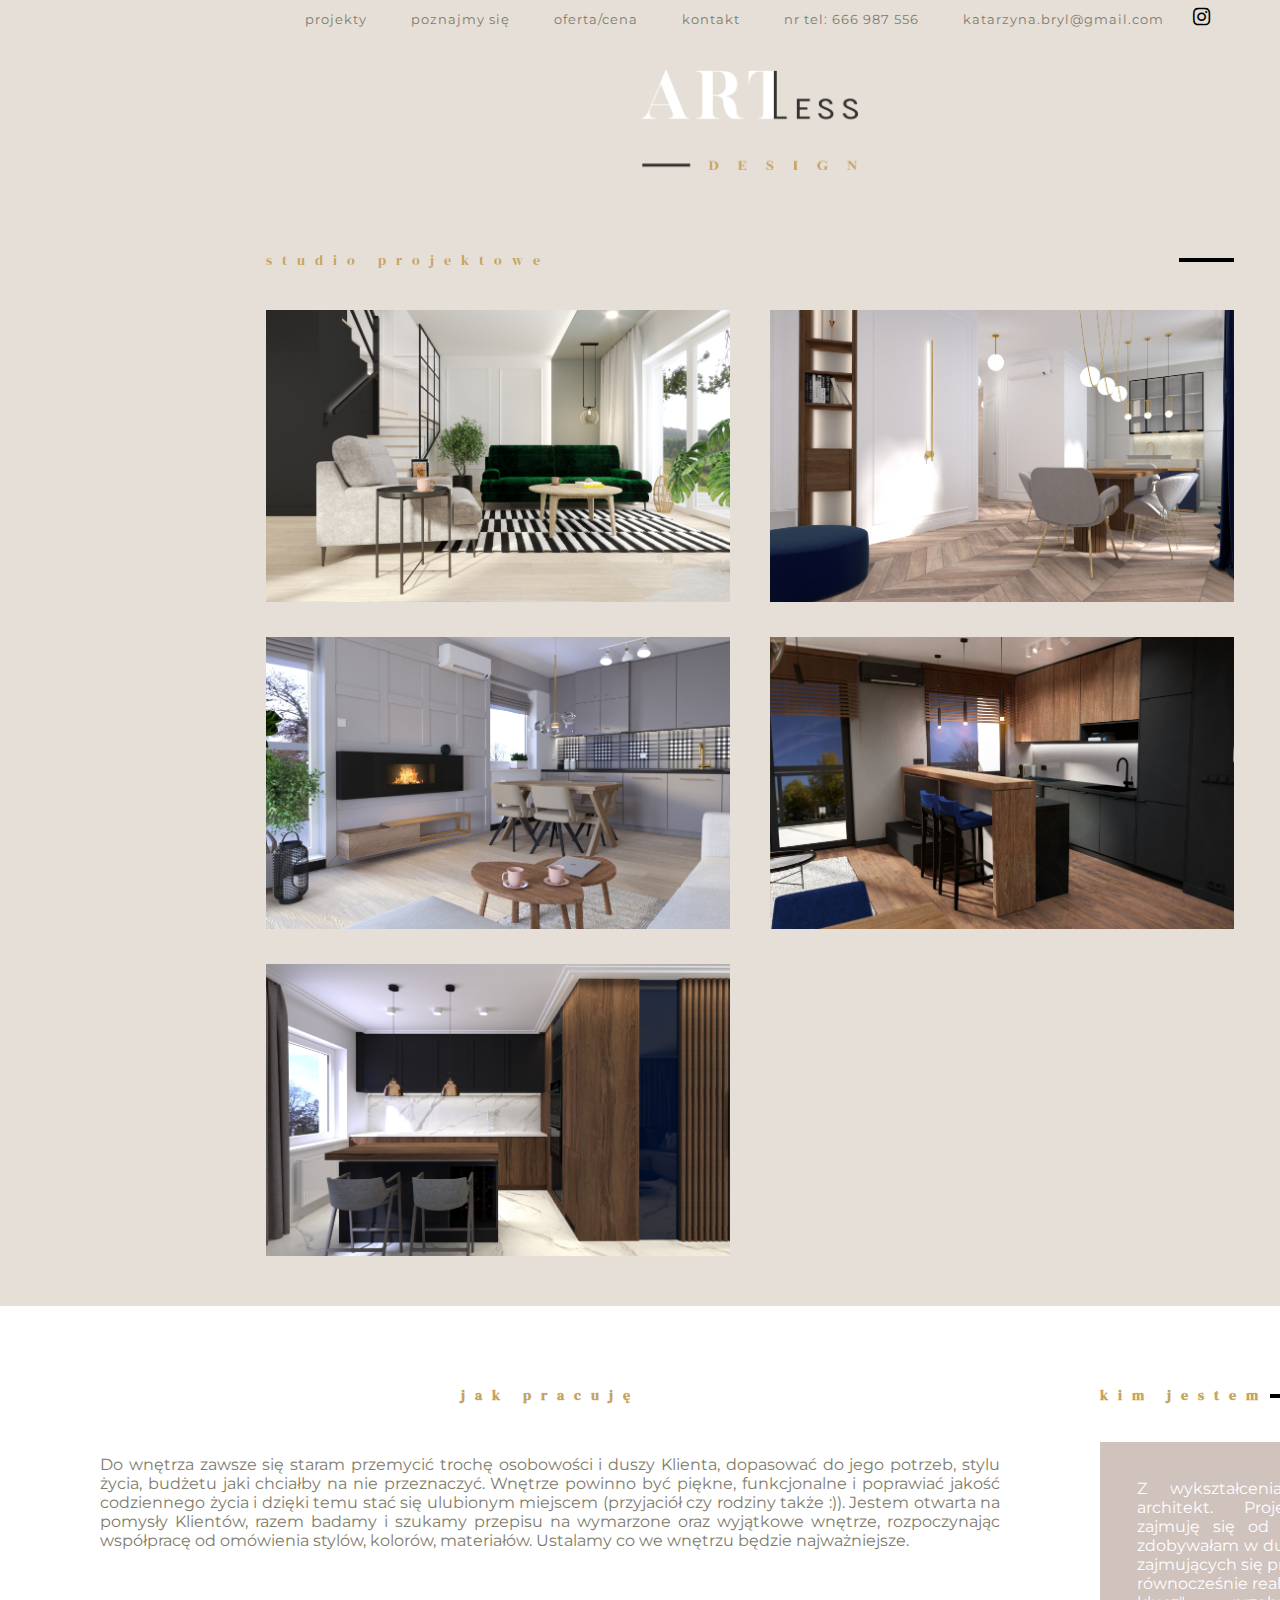
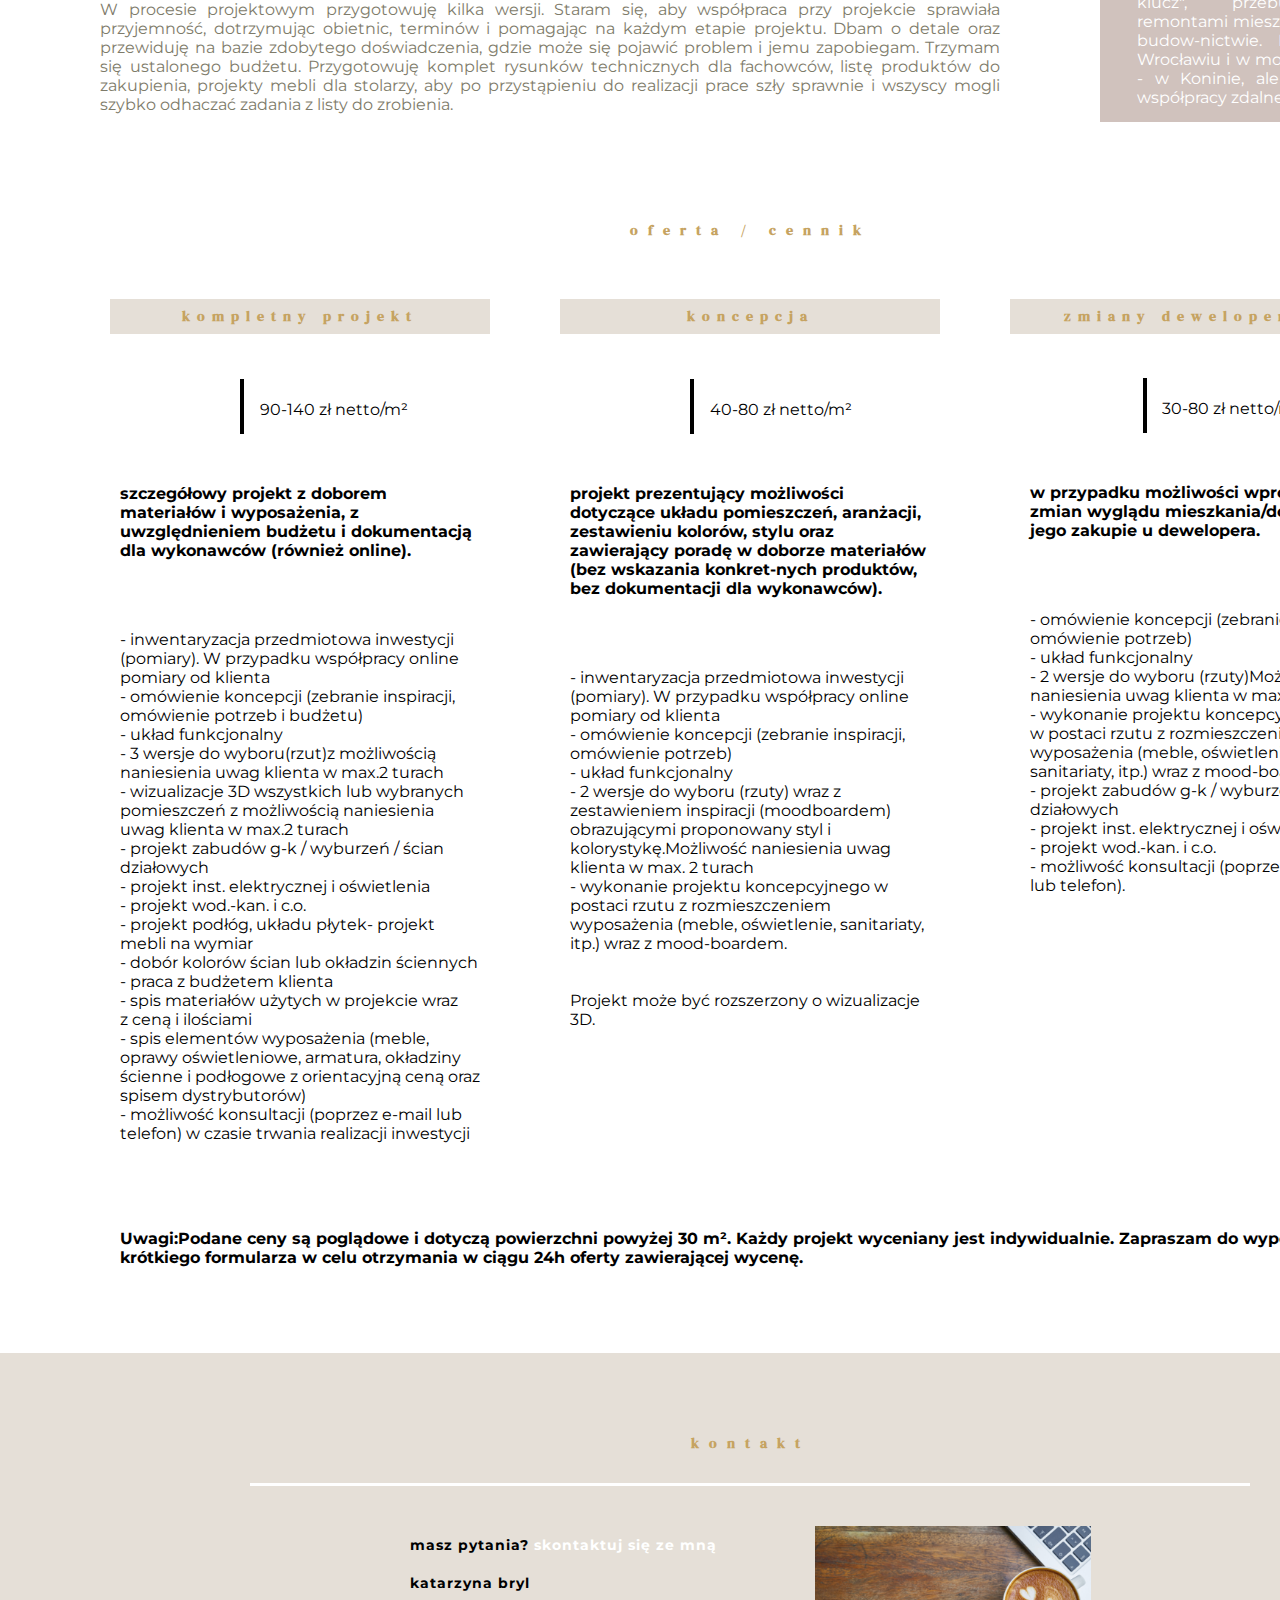
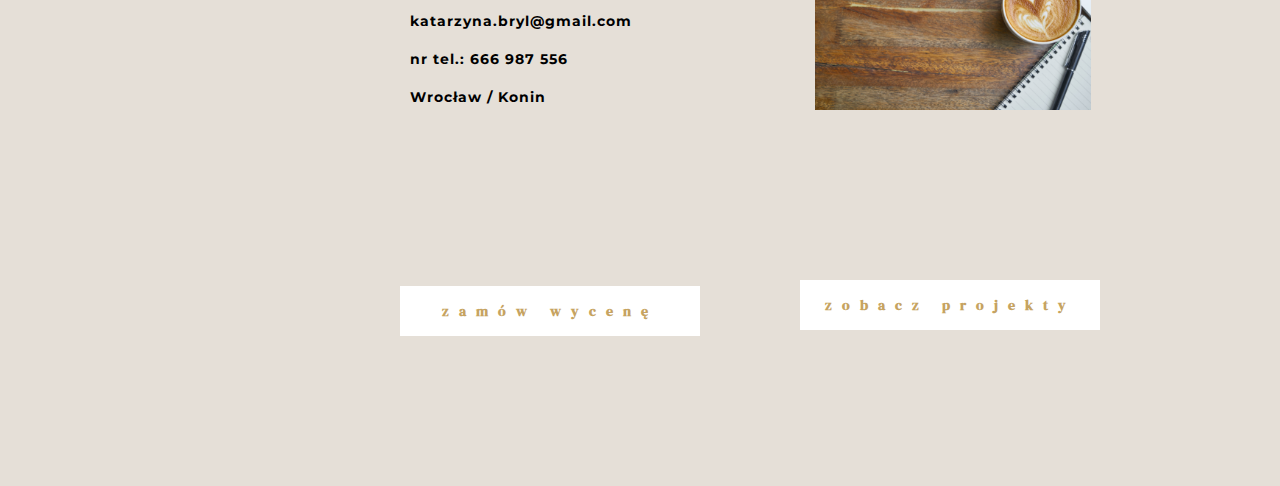
==== index.html @ 2379ef5e "Artless Design" ====
<!DOCTYPE HTML>
<HTML lang="pl">
<head>
	<meta charset="utf-8"/>
	<title>Artless | Projektowanie wnętrz</title>
	<meta name="description" content="Projektowanie wnętrz"/>
	<meta name="keywords" content="wnętrza design projektowanie"/>
	<meta http-equiv="x-ua-compatible" content="IE-edge, chrome=1"/>
	<meta name="author" content="Michał Nowak"/>
	<!--[if lt IE 9]>
	<script src="https://cdnjs.cloudflare.com/ajax/libs/html5shiv/3.7.3/html5shiv.min.js"></script>
	<![endif]-->
	<link rel="stylesheet" href="style.css" type="text/css"/>
	<link href="https://fonts.googleapis.com/css2?family=Montserrat:wght@400;700&display=swap" rel="stylesheet">
	<link href="https://fonts.googleapis.com/css2?family=DM+Serif+Display&display=swap" rel="stylesheet">
	<link rel="stylesheet" href="fontello/css/fontello.css" type="text/css"/>
</head>	
<body>
	<header>
		<div id = "menu">
			<nav>
					<ol class="nav">
						<li><a id="link1" href="#">projekty</a></li>
						<li><a id="link2" href="#">poznajmy się</a></li>
						<li><a id="link3" href="#">oferta/cena</a></li>
						<li><a id="link4" href="#">kontakt</a></li>
						<li>nr tel: 666 987 556</li>
						<li>katarzyna.bryl@gmail.com</li>
						<a href="https://www.instagram.com/kasiabrl/", target = blank ><span class="icon-instagram"></span></a>
					</ol>
			</nav>
		</div>
		<div id = "logo">
			<a href="projektowanie-wnętrz"><img src="img/logo.png"/></a>
		</div>
		<div class="sign">
			<ol class="sign">
				<li>studio projektowe</li>
				<li></li>
			</ol>
		</div>
	</header>
	<section>
		<div id="projects">
			<div class = "photo" style="float:left; margin-right: 40px;">
				<img src="projekt/1.1.jpg"/>
					<a href="nowojorskie-wnętrze">
						<div class ="link">
							<img src="projekt/1.2.jpg"/>
							<p>w nowojorskim stylu</p>
						</div>
					</a>
			</div>
			<div class = "photo" style="float:left">
				<img src="projekt/2.1.jpg"/>
					<a href="wnętrze-kamienicy">
						<div class ="link">
							<img src="projekt/2.2.jpg"/>
							<p>w zrekonstruowanej kamienicy</p>
						</div>
					</a>
			</div>
			<div style="clear:both"></div>
			<div class = "photo" style="float:left; margin-right: 40px;">
				<img src="projekt/3.1.jpg"/>
					<a href="wnętrze-z-biokominkiem">
						<div class ="link">
							<img src="projekt/3.2.jpg"/>
							<p>z biokominkiem w roli głównej</p>
						</div>
					</a>
			</div>
			<div class = "photo" style="float:left">
				<img src="projekt/4.1.jpg"/>
					<a href="wnętrze-dla-faceta">
						<div class ="link">
							<img src="projekt/4.2.jpg"/>
							<p>po ciemnej stronie mocy</p>
						</div>
					</a>
			</div>	
			<div style="clear:both"></div>
			<div class = "photo" style="float:left; margin-right: 40px;">
				<img src="projekt/5.1.jpg"/>
					<a href="wnętrze-z-granatem">
						<div class ="link">
							<img src="projekt/5.2.jpg"/>
							<p>z granatem w tle</p>
						</div>
					</a>
			</div>
			<div style="clear:both"></div>
		</div>
	</section>
	<main>
		<section id="poznajmysie">
			<div class = "jakpracuje">
				<h1>jak pracuję</h1>
				<p>Do wnętrza zawsze się staram przemycić trochę osobowości i duszy Klienta, dopasować do jego potrzeb, stylu życia, budżetu jaki chciałby na nie przeznaczyć. Wnętrze powinno być piękne, funkcjonalne i poprawiać jakość codziennego życia i dzięki temu stać się ulubionym miejscem (przyjaciół czy rodziny także :)). Jestem otwarta na pomysły Klientów, razem badamy i szukamy przepisu na wymarzone oraz wyjątkowe wnętrze, rozpoczynając współpracę od omówienia stylów, kolorów, materiałów. Ustalamy co we wnętrzu będzie najważniejsze.  </p>
				<p>W procesie projektowym przygotowuję kilka wersji. Staram się, aby współpraca przy projekcie sprawiała przyjemność, dotrzymując obietnic, terminów i pomagając na każdym etapie projektu. Dbam o detale oraz przewiduję na bazie zdobytego doświadczenia, gdzie może się pojawić problem i jemu zapobiegam. Trzymam się ustalonego budżetu. Przygotowuję komplet rysunków technicznych dla fachowców, listę produktów do zakupienia, projekty mebli dla stolarzy, aby po przystąpieniu do realizacji prace szły sprawnie i wszyscy mogli szybko odhaczać zadania z listy do&nbsp;zrobienia.</p>
			</div>
			<div class="kimjestem">
				<div class="kimjestemsign">
					<ol>
						<li><h1>kim jestem</h1></li>
						<li></li>
					</ol>
				</div>
				<div class="kimjestemopis">
					<p>Z wykształcenia inżynier magister architekt. Projektowaniem wnętrz zajmuję się od 6 lat. Doświadczenie zdobywałam w&nbsp;dużych i&nbsp;małych firmach zajmujących się&nbsp;projektowaniem wnętrz, równocześnie realizacją programów "pod klucz", przebudowami domów, remontami mieszkań w nowym i starym budow-nictwie. Działam głównie we Wrocławiu i&nbsp;w&nbsp;moim rodzinnym mieście - w Koninie, ale zapraszam także do współpracy zdalnej.</p>
				</div>
			</div>
			<div style="clear:both"></div>
		</section>
		<section id="oferta">
			<h1 style="padding-top:70px;">oferta / cennik</h1>
			<div class = "usluga">
				<div class = "ofertasign">
					<h1>kompletny projekt</h1>
				</div>
				<ol>
					<li></li>
					<li>90-140 zł netto/m²</li>
				</ol>
				<p style="font-weight: bold;">szczegółowy projekt z doborem materiałów i&nbsp;wyposażenia, z uwzględnieniem budżetu i&nbsp;dokumentacją dla wykonawców (również online).</p>
				<p>- inwentaryzacja przedmiotowa inwestycji (pomiary). W przypadku współpracy online pomiary od klienta<br/>- omówienie koncepcji (zebranie inspiracji, omówienie potrzeb i budżetu)<br/>- układ funkcjonalny<br/>- 3 wersje do wyboru(rzut)z możliwością naniesienia uwag klienta w max.2 turach<br/>- wizualizacje 3D wszystkich lub wybranych pomieszczeń z możliwością naniesienia uwag klienta w max.2 turach<br/>- projekt zabudów g-k / wyburzeń / ścian działowych<br/>- projekt inst. elektrycznej i oświetlenia<br/>- projekt wod.-kan. i c.o.<br/>- projekt podłóg, układu płytek- projekt mebli na wymiar<br/>- dobór kolorów ścian lub okładzin ściennych<br/>- praca z budżetem klienta<br/>- spis materiałów użytych w projekcie wraz z&nbsp;ceną i ilościami<br/>- spis elementów wyposażenia (meble, oprawy oświetleniowe, armatura, okładziny ścienne i&nbsp;podłogowe z orientacyjną ceną oraz spisem  dystrybutorów)<br/>- możliwość konsultacji (poprzez e-mail lub telefon) w czasie trwania realizacji inwestycji</p>
			</div>
			<div class = "usluga">
				<div class = "ofertasign">
					<h1>koncepcja</h1>
				</div>
				<ol>
					<li></li>
					<li>40-80 zł netto/m²</li>
				</ol>
				<p style="font-weight: bold;">projekt prezentujący możliwości dotyczące układu pomieszczeń, aranżacji, zestawieniu kolorów, stylu oraz zawierający poradę w&nbsp;doborze materiałów (bez wskazania konkret-nych produktów, bez dokumentacji dla wykonawców).</p>
				<p>- inwentaryzacja przedmiotowa inwestycji (pomiary). W przypadku współpracy online pomiary od klienta<br/>- omówienie koncepcji (zebranie inspiracji, omówienie potrzeb)<br/>- układ funkcjonalny<br/>- 2 wersje do wyboru (rzuty) wraz z zestawieniem inspiracji (moodboardem) obrazującymi proponowany styl i kolorystykę.Możliwość naniesienia uwag klienta w max. 2 turach<br/>- wykonanie projektu koncepcyjnego w postaci rzutu z rozmieszczeniem wyposażenia (meble, oświetlenie, sanitariaty, itp.) wraz z mood-boardem.<br/><br/><br/>Projekt może być rozszerzony o wizualizacje 3D.</p>
			</div>
			<div class = "usluga">
				<div class = "ofertasign">
					<h1 style="padding-left:15px;">zmiany deweloperskie</h1>
					<ol>
						<li></li>
						<li>30-80 zł netto/m²</li>
					</ol>
					<p style="font-weight: bold;">w przypadku możliwości wprowadzenia zmian wyglądu mieszkania/domu przy jego zakupie u dewelopera.</p>
					<p>- omówienie koncepcji (zebranie inspiracji, omówienie potrzeb)<br/>- układ funkcjonalny<br/>- 2 wersje do wyboru (rzuty)Możliwość naniesienia uwag klienta w max. 2 turach<br/>- wykonanie projektu koncepcyjnego w&nbsp;postaci rzutu z rozmieszczeniem wyposażenia (meble, oświetlenie, sanitariaty, itp.) wraz z mood-boardem<br/>- projekt zabudów g-k / wyburzeń / ścian działowych<br/>- projekt inst. elektrycznej i oświetlenia<br/>- projekt wod.-kan. i c.o.<br/>- możliwość konsultacji (poprzez e-mail lub telefon).</p>
				</div>
			</div>
			<div style="clear:both"></div>
			<div class="uwagi">
			<p style="font-weight: bold;">Uwagi:Podane ceny są poglądowe i dotyczą powierzchni powyżej 30 m². Każdy projekt wyceniany jest indywidualnie. Zapraszam do wypełnienia krótkiego formularza w celu otrzymania w ciągu 24h oferty zawierającej wycenę.</p>
			</div>
		</section>
	</main>
	<footer>
		<section id="kontakt">
			<h1 style="padding-top:70px;">kontakt</h1>
			<div class="line"></div>
			<div class="content" style="margin-left:100px;">
				<ol>
					<li>masz pytania? <span style="color:#fff;">skontaktuj się ze mną</span></li>
					<li>katarzyna bryl</li>
					<li>katarzyna.bryl@gmail.com</li>
					<li>nr tel.: 666 987 556</li>
					<li>Wrocław / Konin</li>
				</ol>
				<div class="button">
					<h1>zamów wycenę</h1>
				</div>
			</div>
			<div class="content">
				<div class="clipartphoto">
					<img <img src="img/clipart.jpg"/>
				</div>
				<a id="link5" href="#">
					<div class="button">
						<h1>zobacz projekty</h1>
					</div>
				</a>
			</div>
			<div style="clear:both"></div>
		</section>
	</footer>
	<a class="nav-link" href="#"><i class="icon-up-big"></i></></a>
	<script src="jquery-3.5.1.min.js"></script>
		<script>
			$(document).ready(function() {
			var logoY = $('#logo').offset().top;
			var appearingArrow = function() {
			var ScrollY = $(window).scrollTop();
			if (ScrollY >= logoY) {
					$('.nav-link').addClass('nav-link-appear');
				} else {
					$('.nav-link').removeClass('nav-link-appear');
					}
					};
					appearingArrow();
					$(window).scroll(function() {
						appearingArrow();
					});
					});
		</script>
		<script>
		$(document).ready(function() {
		var MenuY = $('#menu').offset().top;
		var stickyMenu = function() {
		var ScrollY = $(window).scrollTop();
		if (ScrollY >= MenuY) {
				$('#menu').addClass('sticky');
			} else {
				$('#menu').removeClass('sticky');
				}
				};
				stickyMenu();
				$(window).scroll(function() {
					stickyMenu();
				});
				});
		</script>
		<script src="jquery.scrollTo.min.js"></script>
		<script>
			jQuery(function($)
			{
				$.scrollTo(0);
				$('#link1').click(function() { $.scrollTo($('#projects'), 500); });
				$('#link2').click(function() { $.scrollTo($('#poznajmysie'), 500); });
				$('#link3').click(function() { $.scrollTo($('#oferta'), 500); });
				$('#link4').click(function() { $.scrollTo($('#kontakt'), 500); });
				$('#link5').click(function() { $.scrollTo($('#projects'), 500); });
			}
			);
		</script>
</body>
</HTML>
---- style.css ----
body {
	background-color: rgba(229, 223, 215, 100);
	font-family: 'Montserrat', sans-serif;
	margin-left:auto;
	margin-right:auto;
	width:1500px;
	margin-top:0;
}

#menu {
	text-align: center;
	background-color: rgba(229, 223, 215, 100);
	height: 40px;
}

ol.nav {
	list-style-type:none;
	font-size: 13px;
	letter-spacing: 1px;
	margin: 0;
	padding: 0;
	padding-top:5px;
}

ol.nav > li {
	margin-top: auto;
	margin-bottom: auto;
	display:inline-block;
	color: rgba(126, 123, 106, 100);
	padding: 5.5px 20px;
}

ol.nav > li:hover {
	color: black;
}

a {
	text-decoration:none;
	style-type:none;
	color: inherit;
}

#logo {
	margin-top: 70px;
	margin-bottom: 75px;
	width: 215.74px;
	height: 100px;
	margin-right: auto;
	margin-left: auto;
}

img {
	height: 100%;
	width: 100%;
}

.sign {
	margin-right: auto;
	margin-left: auto;
	width: 968.25px;
	height: 30px;
	position: relative;
}
ol.sign {
	padding-left: 0px;
	position: relative;
	margin: 0 0;
}
ol.sign > li {
	display:inline-block;
	list-style-type:none;
	font-family: 'DM Serif Display', serif;
	color: rgba(198, 163, 97, 100);
	letter-spacing: 10px;
	font-size: 14px;
}
ol.sign > li:first-child {
	position:absolute;
	left:0;
	top:5px;
	margin-bottom: 0px;
}
ol.sign > li:last-child {
	position:absolute;
	right:0;
	top:13px;
	display: block;
	width:55px;
	height:4px;
	background-color: black;
}
#projects {
	width: 968.25px;
	margin-left:auto;
	margin-right: auto;
}
.photo {
	width: 464.125px;
	height: 291.9px;
	margin-top: 35px;
	position: relative;
}
.link {
	opacity: 0;
	width: 100%;
	height: 100%;
	text-align: center;
	position: absolute;
	font-size: 14px;
	color:#fff;
	font-family: 'Montserrat', sans-serif;
	letter-spacing: 3px;
	top: 0;
	
}
.link p {
	position: absolute;
	top:43%;
	width: 100%;
}

.link:hover {
	opacity: 1;
	transition: opacity 0.5s ease-in-out;
}

main {
	margin-top: 50px;
	background-color: #fff;
	margin-left:0;
	margin-right:0;
	position:relative;
}

.jakpracuje {
	margin-top:70px;
	float:left;
	width:900px;
	margin-left:100px;
}
main h1 {
	font-family: 'DM Serif Display', serif;
	color: rgba(198, 163, 97, 100);
	letter-spacing: 10px;
	font-size: 14px;
	text-align: center;
}
.jakpracuje p{
	margin-top:50px;
	color: rgba(126, 123, 106, 100);
	text-align: justify;
}
.kimjestem {
	margin-top:70px;
	float:left;
	right:0;
	position:absolute;
}
.kimjestemsign {
	width: 400px;
	height: 50px;
}

.kimjestemopis {
	width: 400px;
	height: 280px;
	background-color: rgba(208, 194, 189, 100);
}

.kimjestem ol {
	display:inline-block;
	list-style-type:none;
	width: 400px;
	height:30px;
	margin:0;
	padding:0;
	position: relative;
}

.kimjestem ol > li:first-child {
	font-family: 'DM Serif Display', serif;
	color: rgba(198, 163, 97, 100);
	letter-spacing: 10px;
	font-size: 14px;
	position:absolute;
	left:0;
}
.kimjestem ol > li:last-child {
	position: absolute;
	right:0;
	top:60%;
	display: block;
	width:230px;
	height:4px;
	background-color: black;
}

.kimjestem p {
	color: #fff;
	text-align: justify;
	padding: 37px;
}
#oferta {
	margin-top:20px;
	width: 1400px;
	margin-left: auto;
	margin-right: auto;
}
.usluga {
	margin-top: 50px;
	float: left;
	margin-left: 50px;
	width: 400px;
}
.ofertasign {
	width: 380px;
	height: 35px;
	background-color: rgba(229, 223, 215, 100);
	margin-left: auto;
	margin-right: auto;
}
.ofertasign h1 {
	padding: 7px;
	margin: 0;
	letter-spacing: 7px;
}
#oferta ol {
	list-style-type:none;
	margin:0;
	padding: 0;
	position: relative;
	height:100px;
}

#oferta ol > li:first-child {
	float: left;
	display: block;
	width:4px;
	height:55px;
	background-color: black;
	position: absolute;
	left:35%;
	bottom:0;
}
#oferta ol > li:last-child {
	float: left;
	position: absolute;
	left:40%;
	bottom:15%;
}
#oferta p {
	margin-top: 30px;
	padding: 20px;
}
.uwagi {
	width: 1300px;
	margin-left: auto;
	margin-right: auto;
	padding-bottom:50px;
}
footer {
	background-color: rgba(229, 223, 215, 100);
	margin-right: auto;
	margin-left: auto;
	width: 1000px;
	margin-bottom: 150px;
	
}
footer h1 {
	font-family: 'DM Serif Display', serif;
	color: rgba(198, 163, 97, 100);
	letter-spacing: 10px;
	font-size: 14px;
	text-align: center;
	padding-top: 15px;
}

.line {
	display:block;
	height: 3px;
	width: 1000px;
	background-color: #fff;
	margin-top: 30px;
}

.content {
	float: left;
	margin-top: 20px;
	width:400px;
	
}

.content ol {
	list-style-type:none;
	font-family: 'Montserrat', sans-serif;
	letter-spacing: 1px;
	font-size: 14px;
	font-weight: 700;
	padding: 20px;
	margin: 0;
	margin-left: 30px;
}
.content ol > li {
	padding: 10px;
}

.clipartphoto {
	height: 184px;
	width: 276px;
	padding:20px;
	margin-left: 45px;
}
.button {
	width: 300px;
	height: 50px;
	background-color: #fff;
	margin-left: 50px;
	margin-top: 150px;
	text-align: center;
}
.nav-link {
	display:none;
}
.nav-link-appear {
	position: fixed;
	bottom:30px;
	left:30px;
	display: block;
}
.sticky {
	position: fixed;
	top: 0px;
	z-index:100;
	margin-left:auto;
	margin-right:auto;
	width:1500px;
}
.image {
	margin-left:auto;
	margin-right:auto;
	margin-top: 50px;
	width: 968.25px;
	height: 544.64;
}
---- fontello/css/fontello.css ----
@font-face {
  font-family: 'fontello';
  src: url('../font/fontello.eot?7748211');
  src: url('../font/fontello.eot?7748211#iefix') format('embedded-opentype'),
       url('../font/fontello.woff2?7748211') format('woff2'),
       url('../font/fontello.woff?7748211') format('woff'),
       url('../font/fontello.ttf?7748211') format('truetype'),
       url('../font/fontello.svg?7748211#fontello') format('svg');
  font-weight: normal;
  font-style: normal;
}
/* Chrome hack: SVG is rendered more smooth in Windozze. 100% magic, uncomment if you need it. */
/* Note, that will break hinting! In other OS-es font will be not as sharp as it could be */
/*
@media screen and (-webkit-min-device-pixel-ratio:0) {
  @font-face {
    font-family: 'fontello';
    src: url('../font/fontello.svg?7748211#fontello') format('svg');
  }
}
*/
 
 [class^="icon-"]:before, [class*=" icon-"]:before {
  font-family: "fontello";
  font-style: normal;
  font-weight: normal;
  speak: never;
 
  display: inline-block;
  text-decoration: inherit;
  width: 1em;
  margin-right: .2em;
  text-align: center;
  /* opacity: .8; */
 
  /* For safety - reset parent styles, that can break glyph codes*/
  font-variant: normal;
  text-transform: none;
 
  /* fix buttons height, for twitter bootstrap */
  line-height: 1em;
 
  /* Animation center compensation - margins should be symmetric */
  /* remove if not needed */
  margin-left: .2em;
 
  /* you can be more comfortable with increased icons size */
  /* font-size: 120%; */
 
  /* Font smoothing. That was taken from TWBS */
  -webkit-font-smoothing: antialiased;
  -moz-osx-font-smoothing: grayscale;
 
  /* Uncomment for 3D effect */
  /* text-shadow: 1px 1px 1px rgba(127, 127, 127, 0.3); */
}
 
.icon-home:before { content: '\e800'; } /* '' */
.icon-up-big:before { content: '\e801'; font-size: 20px; } /* '' */
.icon-instagram:before { content: '\f16d'; font-size: 20px; } /* '' */
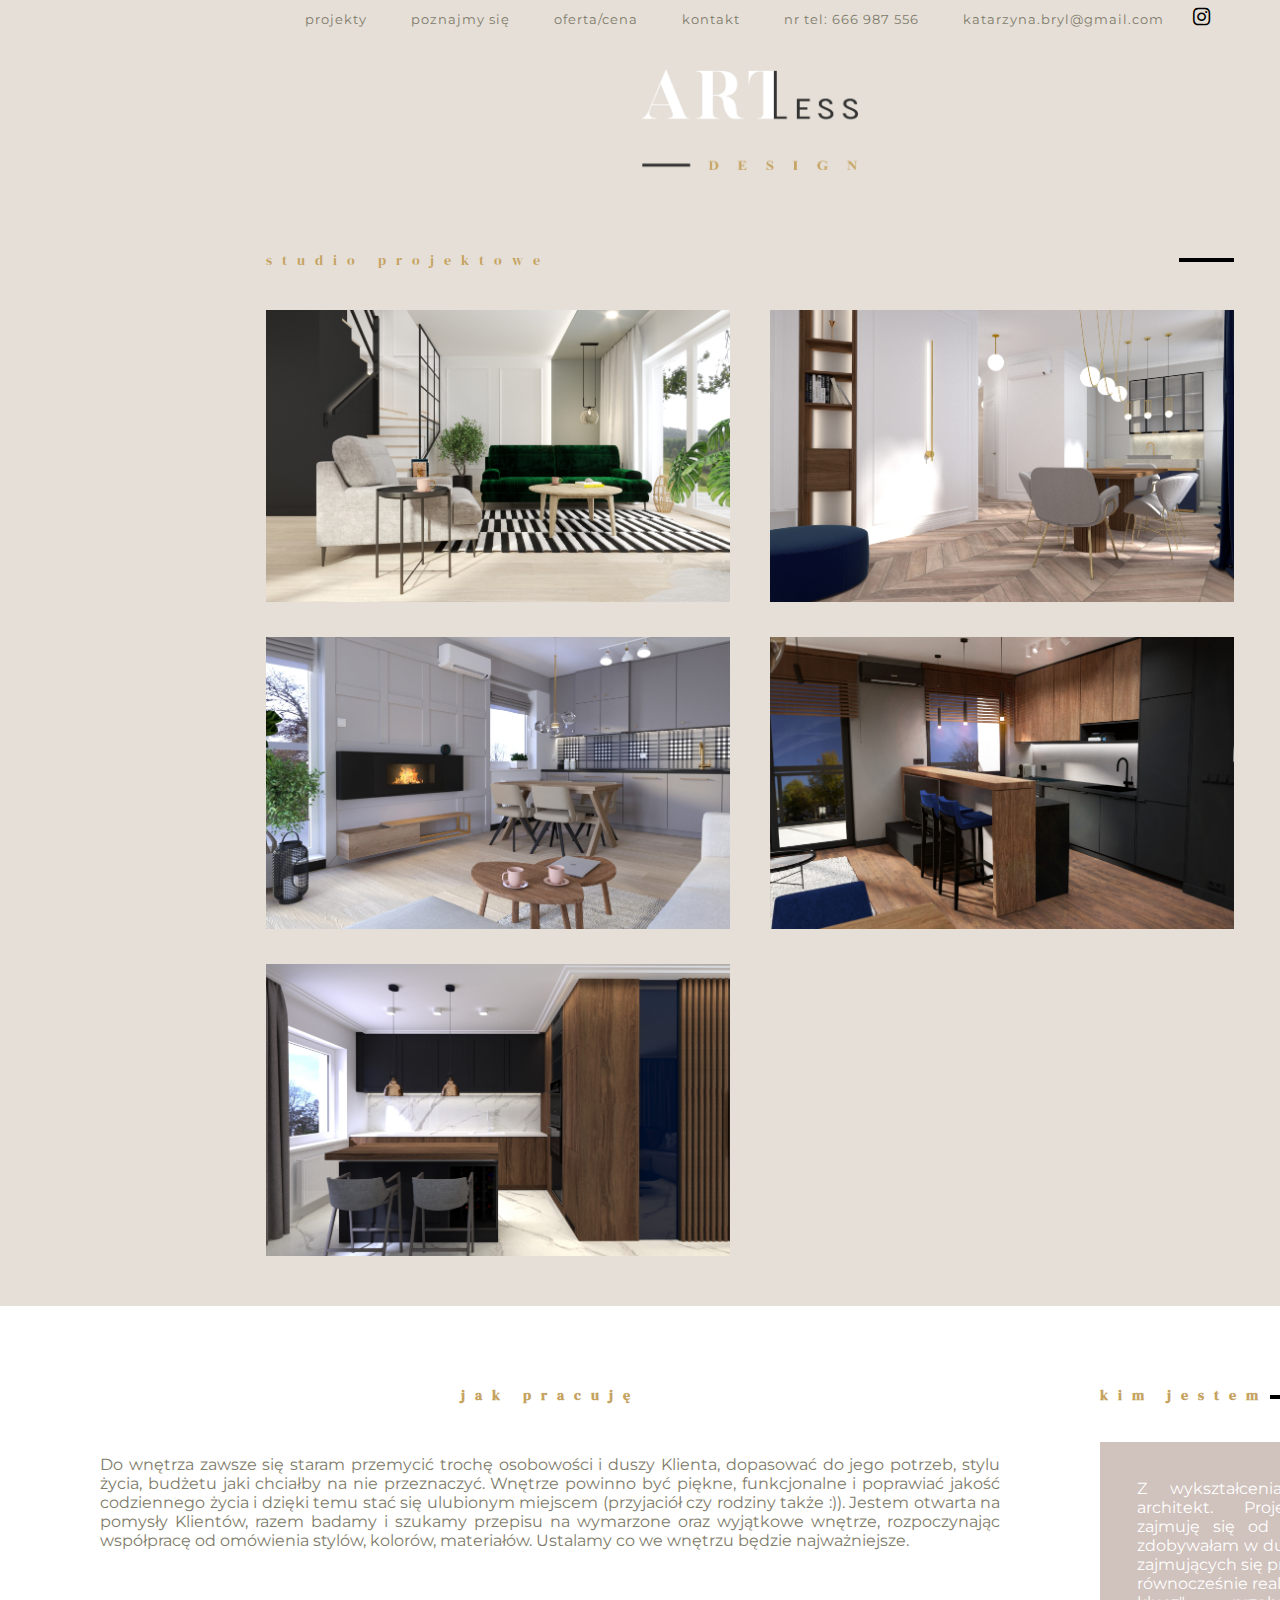
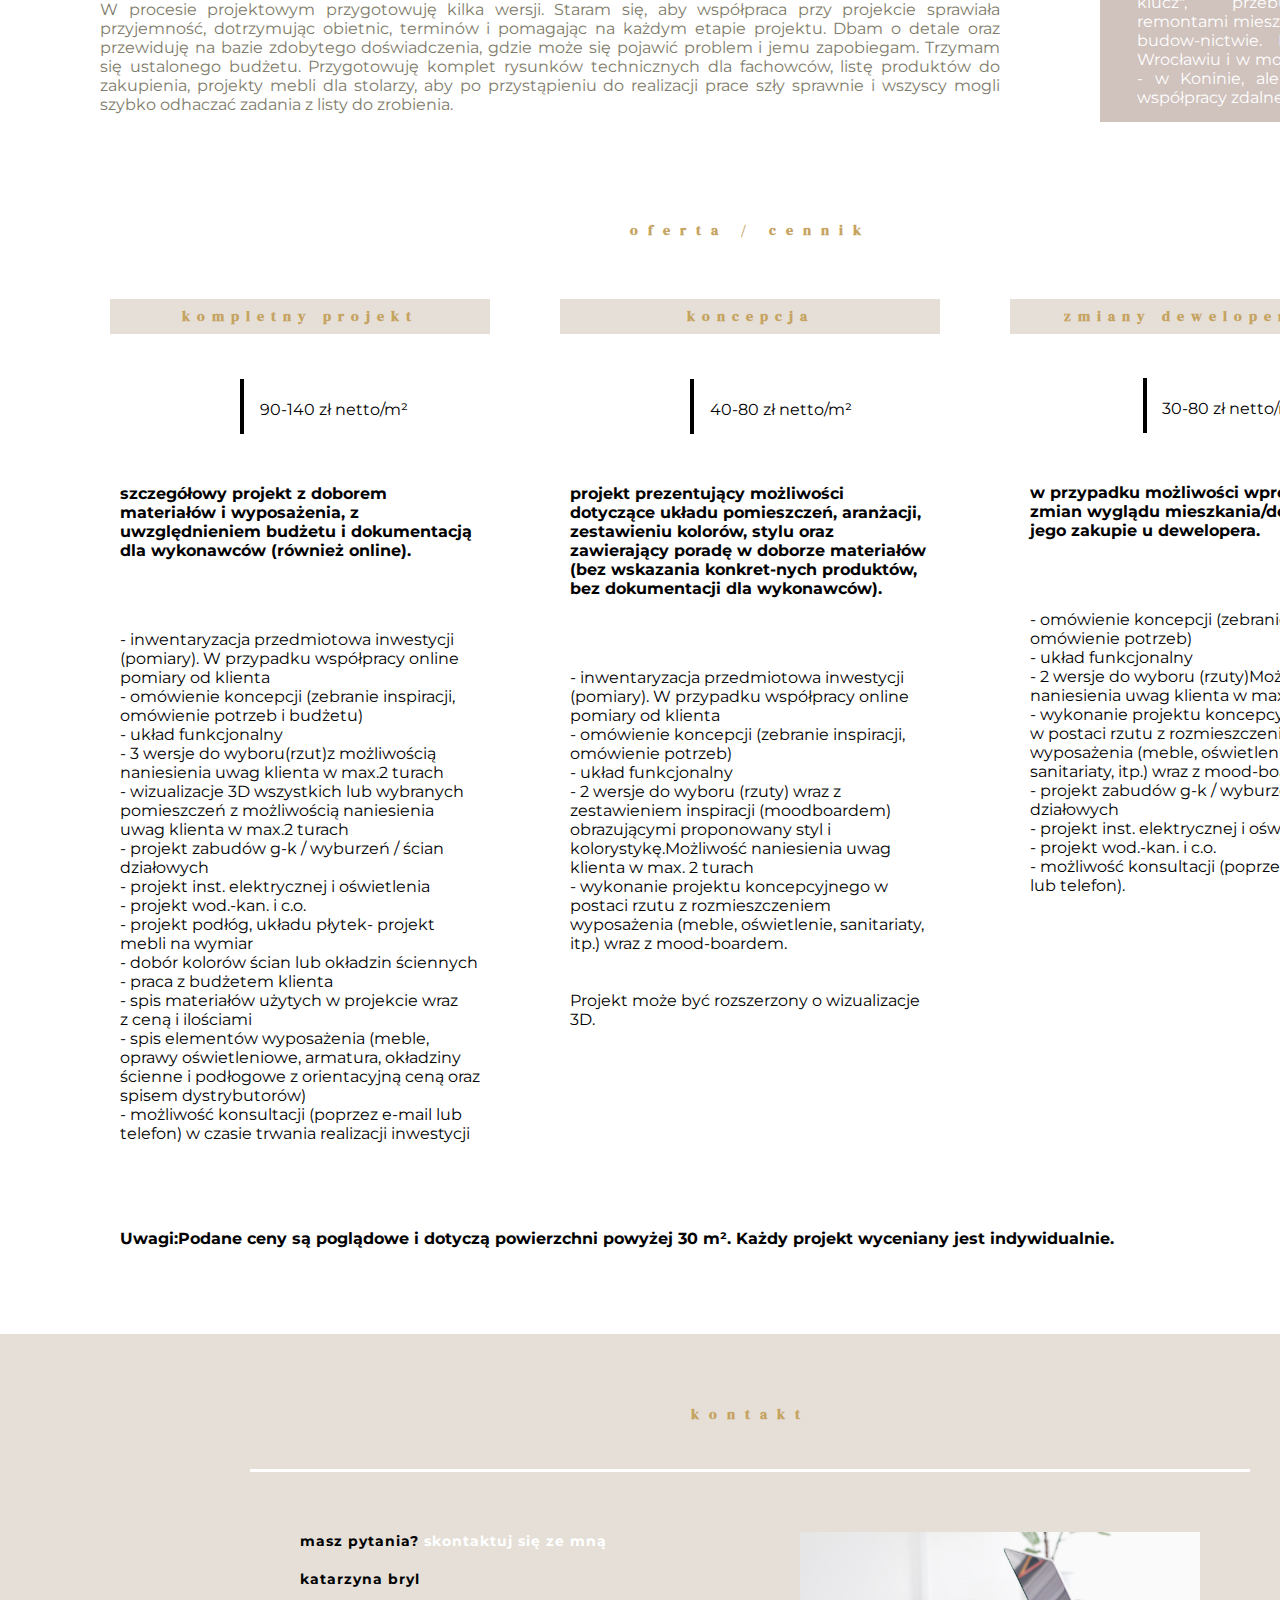
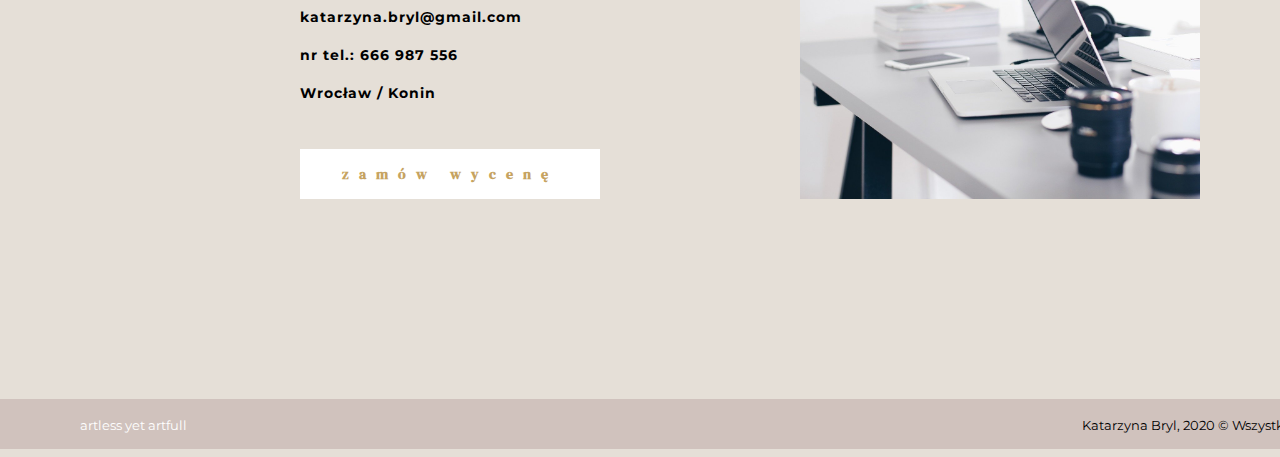
==== commit 4157b81a: "Artless Design" ====
--- a/index.html
+++ b/index.html
@@ -3,8 +3,9 @@
 <head>
 	<meta charset="utf-8"/>
 	<title>Artless | Projektowanie wnętrz</title>
-	<meta name="description" content="Projektowanie wnętrz"/>
-	<meta name="keywords" content="wnętrza design projektowanie"/>
+	<link rel = "icon" type = "image/png" href = "img/logo.png">
+	<meta name="description" content="Artless design wnętrza. Artless design projekt. Projektowanie wnętrz. Projektowanie wnętrz wrocław. Projektowanie wnętrz konin. Projektant wnętrz. Architekt wnętrz. Projekt mieszkania. Projekt kuchni. Remont mieszkania. Projekt wnętrza domu"/>
+	<meta name="keywords" content="Artless design wnętrza. Artless design projekt. Projektowanie wnętrz. Projektowanie wnętrz wrocław. Projektowanie wnętrz konin. Projektant wnętrz. Architekt wnętrz. Projekt mieszkania. Projekt kuchni. Remont mieszkania. Projekt wnętrza domu"/>
 	<meta http-equiv="x-ua-compatible" content="IE-edge, chrome=1"/>
 	<meta name="author" content="Michał Nowak"/>
 	<!--[if lt IE 9]>
@@ -149,7 +150,7 @@
 			</div>
 			<div style="clear:both"></div>
 			<div class="uwagi">
-			<p style="font-weight: bold;">Uwagi:Podane ceny są poglądowe i dotyczą powierzchni powyżej 30 m². Każdy projekt wyceniany jest indywidualnie. Zapraszam do wypełnienia krótkiego formularza w celu otrzymania w ciągu 24h oferty zawierającej wycenę.</p>
+			<p style="font-weight: bold;">Uwagi:Podane ceny są poglądowe i dotyczą powierzchni powyżej 30 m². Każdy projekt wyceniany jest indywidualnie.</p>
 			</div>
 		</section>
 	</main>
@@ -157,79 +158,81 @@
 		<section id="kontakt">
 			<h1 style="padding-top:70px;">kontakt</h1>
 			<div class="line"></div>
-			<div class="content" style="margin-left:100px;">
-				<ol>
-					<li>masz pytania? <span style="color:#fff;">skontaktuj się ze mną</span></li>
-					<li>katarzyna bryl</li>
-					<li>katarzyna.bryl@gmail.com</li>
-					<li>nr tel.: 666 987 556</li>
-					<li>Wrocław / Konin</li>
-				</ol>
-				<div class="button">
-					<h1>zamów wycenę</h1>
-				</div>
-			</div>
-			<div class="content">
-				<div class="clipartphoto">
-					<img <img src="img/clipart.jpg"/>
-				</div>
-				<a id="link5" href="#">
+			<div class="wrapper">
+				<div class="content">
+					<ol>
+						<li>masz pytania? <span style="color:#fff;">skontaktuj się ze mną</span></li>
+						<li>katarzyna bryl</li>
+						<li>katarzyna.bryl@gmail.com</li>
+						<li>nr tel.: 666 987 556</li>
+						<li>Wrocław / Konin</li>
+					</ol>
 					<div class="button">
-						<h1>zobacz projekty</h1>
+						<h1>zamów wycenę</h1>
 					</div>
-				</a>
-			</div>
+				</div>
+				<div class="content">
+					<div class="clipartphoto">
+						<img <img src="img/clipart.jpg"/>
+					</div>
+				</div>
+				<div style="clear:both"></div>
+			</div>
+		</section>
+		<section class="footer">
+			<p style="float:left; color:#fff; font-size:13px; position:absolute; left:80px; padding:0; top:5px;">artless yet artfull</p>
+			<p style="float:left; font-size:13px; position:absolute; right:80px; padding:0; top:5px;">Katarzyna Bryl, 2020 &copy; Wszystkie prawa zastrzeżone</p>
 			<div style="clear:both"></div>
 		</section>
 	</footer>
 	<a class="nav-link" href="#"><i class="icon-up-big"></i></></a>
 	<script src="jquery-3.5.1.min.js"></script>
-		<script>
-			$(document).ready(function() {
-			var logoY = $('#logo').offset().top;
-			var appearingArrow = function() {
-			var ScrollY = $(window).scrollTop();
-			if (ScrollY >= logoY) {
-					$('.nav-link').addClass('nav-link-appear');
-				} else {
-					$('.nav-link').removeClass('nav-link-appear');
-					}
-					};
-					appearingArrow();
-					$(window).scroll(function() {
-						appearingArrow();
-					});
-					});
-		</script>
-		<script>
+	<script>
 		$(document).ready(function() {
-		var MenuY = $('#menu').offset().top;
-		var stickyMenu = function() {
+		var logoY = $('#logo').offset().top;
+		var appearingArrow = function() {
 		var ScrollY = $(window).scrollTop();
-		if (ScrollY >= MenuY) {
-				$('#menu').addClass('sticky');
+		if (ScrollY >= logoY) {
+				$('.nav-link').addClass('nav-link-appear');
 			} else {
-				$('#menu').removeClass('sticky');
+				$('.nav-link').removeClass('nav-link-appear');
 				}
 				};
-				stickyMenu();
+				appearingArrow();
 				$(window).scroll(function() {
-					stickyMenu();
+					appearingArrow();
 				});
 				});
-		</script>
-		<script src="jquery.scrollTo.min.js"></script>
-		<script>
-			jQuery(function($)
-			{
-				$.scrollTo(0);
-				$('#link1').click(function() { $.scrollTo($('#projects'), 500); });
-				$('#link2').click(function() { $.scrollTo($('#poznajmysie'), 500); });
-				$('#link3').click(function() { $.scrollTo($('#oferta'), 500); });
-				$('#link4').click(function() { $.scrollTo($('#kontakt'), 500); });
-				$('#link5').click(function() { $.scrollTo($('#projects'), 500); });
+	</script>
+	<script>
+	$(document).ready(function() {
+	var MenuY = $('#menu').offset().top;
+	var stickyMenu = function() {
+	var ScrollY = $(window).scrollTop();
+	if (ScrollY >= MenuY) {
+			$('#menu').addClass('sticky');
+		} else {
+			$('#menu').removeClass('sticky');
 			}
-			);
-		</script>
+			};
+			stickyMenu();
+			$(window).scroll(function() {
+				stickyMenu();
+			});
+			});
+	</script>
+	<script src="jquery.scrollTo.min.js"></script>
+	<script>
+		jQuery(function($)
+		{
+			$.scrollTo(0);
+			$('#link1').click(function() { $.scrollTo($('#projects'), 500); });
+			$('#link2').click(function() { $.scrollTo($('#poznajmysie'), 500); });
+			$('#link3').click(function() { $.scrollTo($('#oferta'), 500); });
+			$('#link4').click(function() { $.scrollTo($('#kontakt'), 500); });
+			$('#link5').click(function() { $.scrollTo($('#projects'), 500); });
+		}
+		);
+	</script>
 </body>
 </HTML>
--- a/style.css
+++ b/style.css
@@ -5,6 +5,7 @@
 	margin-right:auto;
 	width:1500px;
 	margin-top:0;
+
 }
 
 #menu {
@@ -111,7 +112,7 @@
 	font-family: 'Montserrat', sans-serif;
 	letter-spacing: 3px;
 	top: 0;
-	
+	-webkit-transition: opacity 0.5s ease-in-out;
 }
 .link p {
 	position: absolute;
@@ -121,7 +122,7 @@
 
 .link:hover {
 	opacity: 1;
-	transition: opacity 0.5s ease-in-out;
+	-webkit-transition: opacity 0.5s ease-in-out;
 }
 
 main {
@@ -188,7 +189,7 @@
 .kimjestem ol > li:last-child {
 	position: absolute;
 	right:0;
-	top:60%;
+	top:65%;
 	display: block;
 	width:230px;
 	height:4px;
@@ -262,8 +263,8 @@
 	background-color: rgba(229, 223, 215, 100);
 	margin-right: auto;
 	margin-left: auto;
-	width: 1000px;
-	margin-bottom: 150px;
+	width: 1500px;
+	margin-bottom: 0;
 	
 }
 footer h1 {
@@ -272,7 +273,8 @@
 	letter-spacing: 10px;
 	font-size: 14px;
 	text-align: center;
-	padding-top: 15px;
+	padding: 15px;
+	margin:0;
 }
 
 .line {
@@ -281,13 +283,21 @@
 	width: 1000px;
 	background-color: #fff;
 	margin-top: 30px;
+	margin-right: auto;
+	margin-left: auto;
+}
+.wrapper {
+	margin-right: auto;
+	margin-left: auto;
+	width: 1000px;
 }
 
 .content {
 	float: left;
-	margin-top: 20px;
-	width:400px;
-	
+	margin-top: 50px;
+	width:500px;
+	height:277px;
+	position: relative;
 }
 
 .content ol {
@@ -296,27 +306,27 @@
 	letter-spacing: 1px;
 	font-size: 14px;
 	font-weight: 700;
-	padding: 20px;
 	margin: 0;
-	margin-left: 30px;
 }
 .content ol > li {
 	padding: 10px;
 }
 
 .clipartphoto {
-	height: 184px;
-	width: 276px;
-	padding:20px;
-	margin-left: 45px;
+	height: 267px;
+	width: 400px;
+	margin-right: auto;
+	margin-left: auto;
+	margin-top:10px;
 }
 .button {
 	width: 300px;
 	height: 50px;
 	background-color: #fff;
-	margin-left: 50px;
-	margin-top: 150px;
-	text-align: center;
+	text-align: center;
+	position: absolute;
+	bottom: 0;
+	left: 50px;
 }
 .nav-link {
 	display:none;
@@ -342,6 +352,15 @@
 	width: 968.25px;
 	height: 544.64;
 }
+.footer {
+	width:100%;
+	height: 50px;
+	background-color: rgba(208, 194, 189, 100);
+	margin-top:200px;
+	margin-left:auto;
+	margin-right:auto;
+	position: relative;
+}
 
 
 
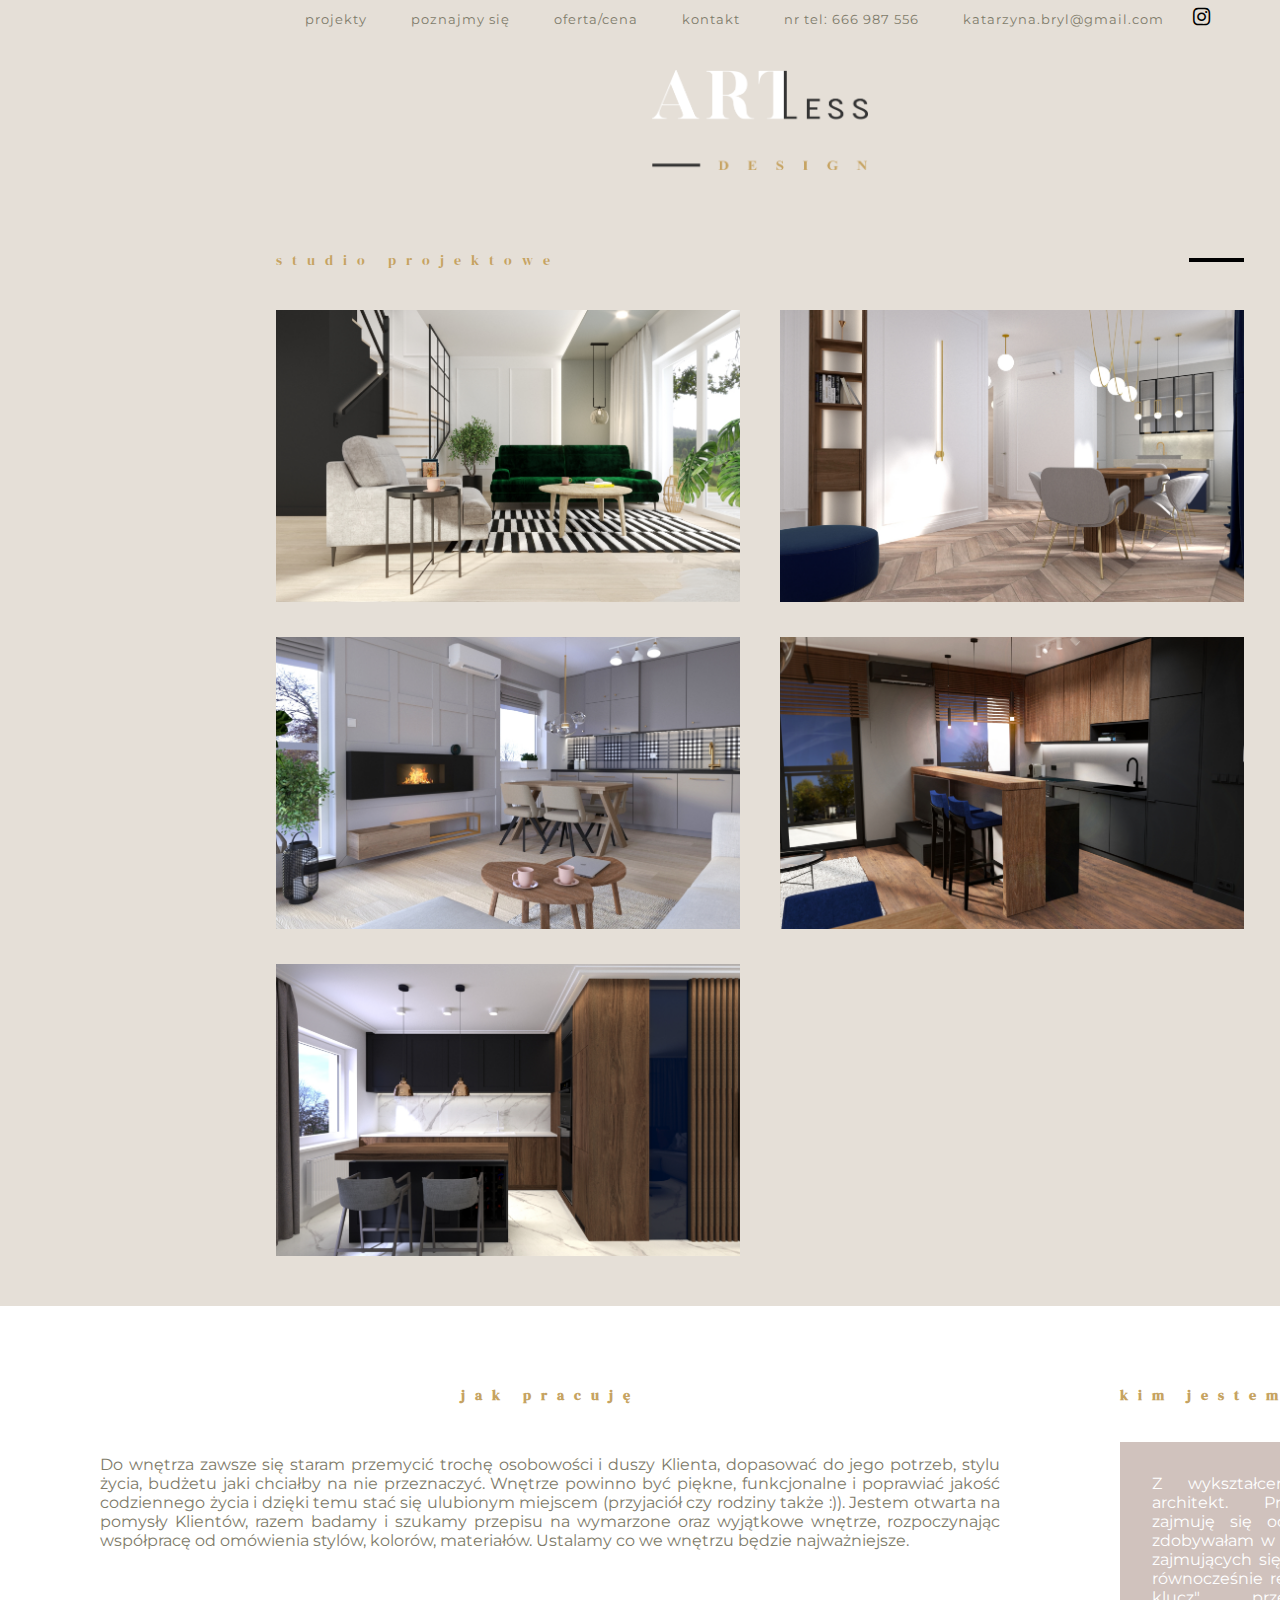
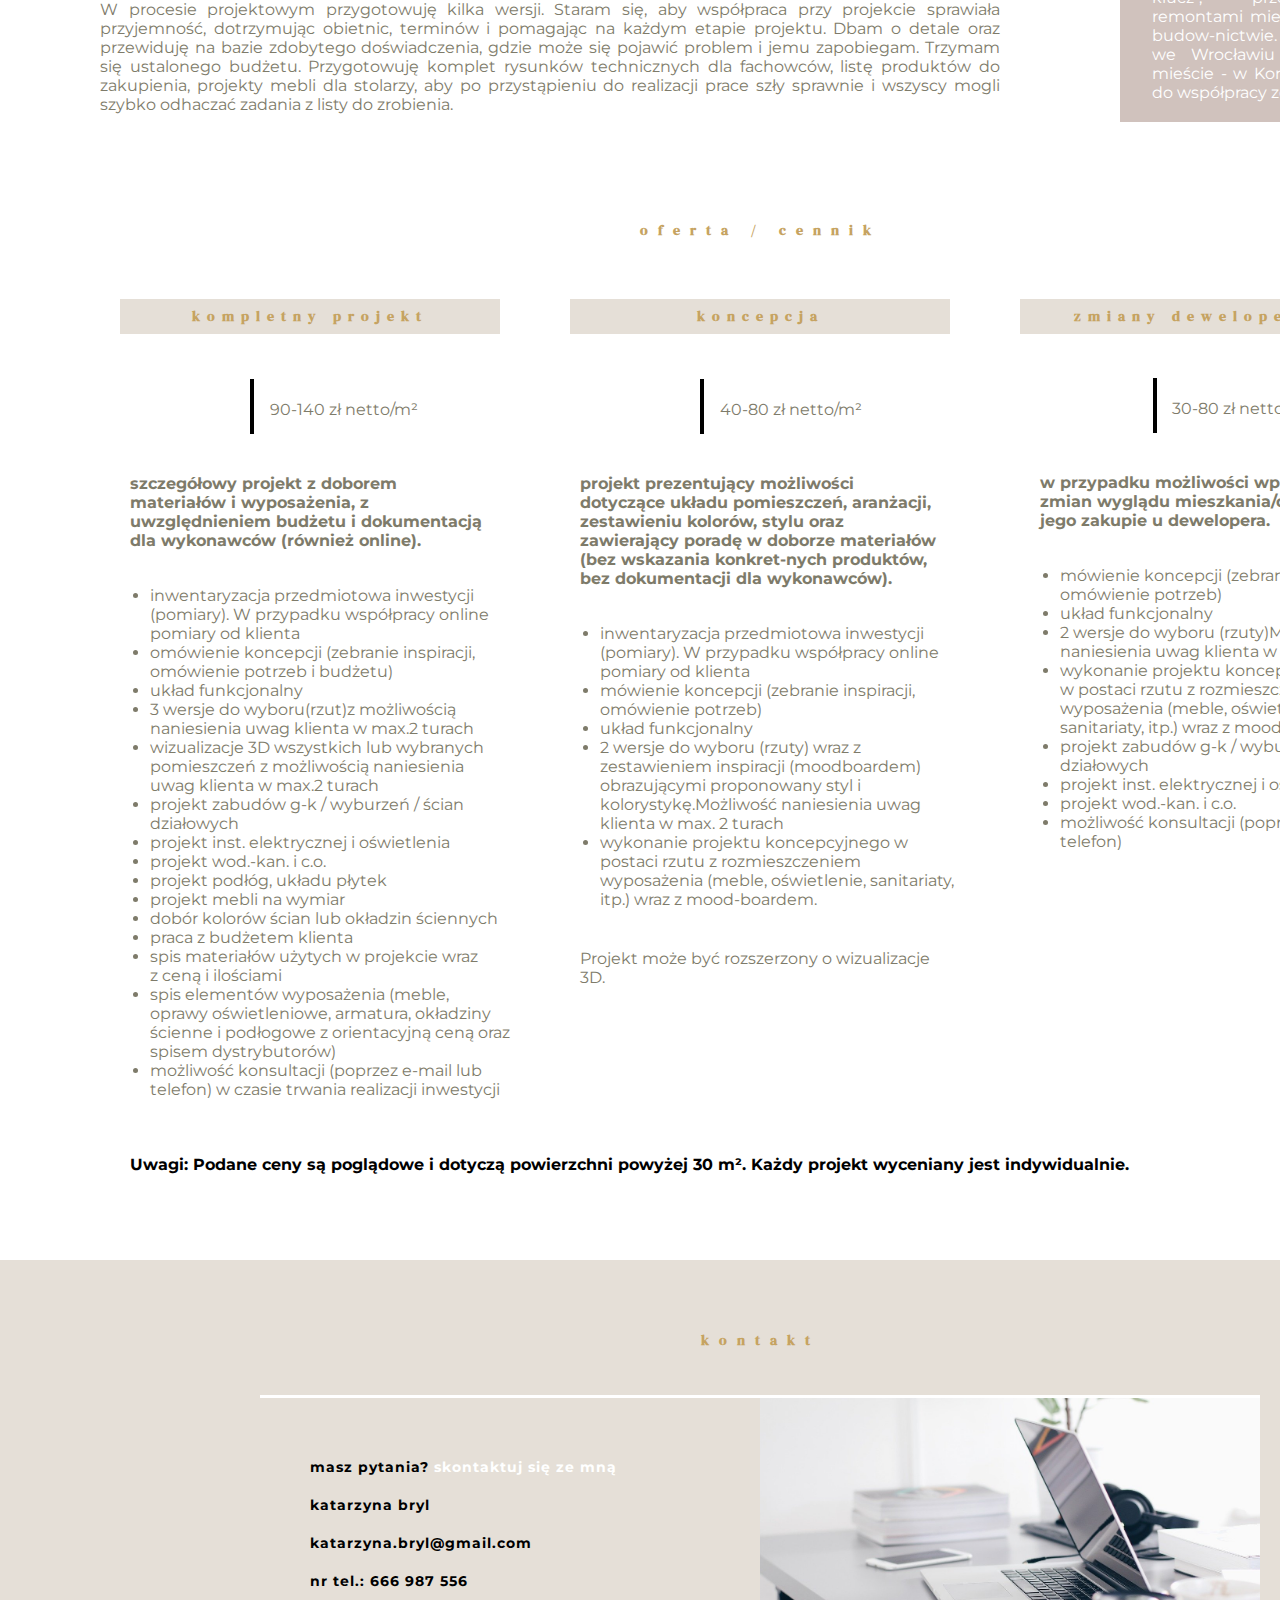
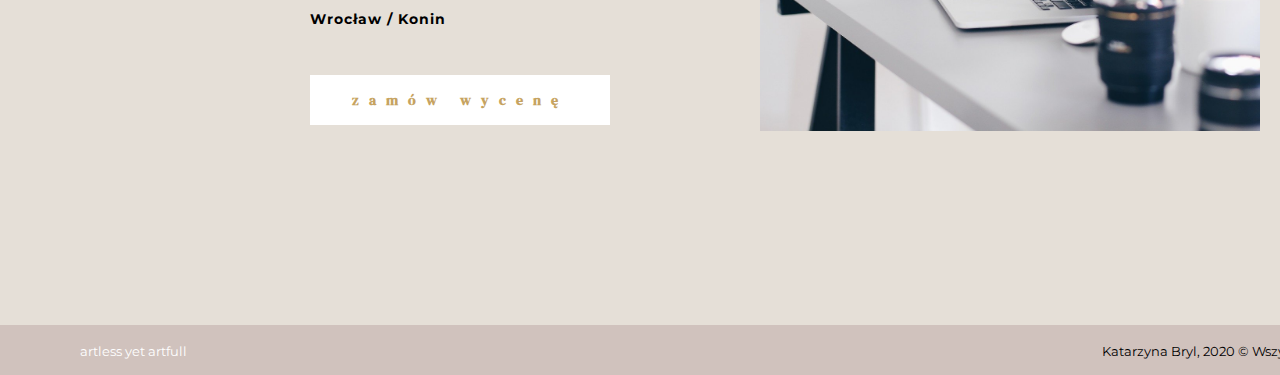
==== commit ca9b323c: "Artless Design" ====
--- a/index.html
+++ b/index.html
@@ -108,7 +108,7 @@
 					</ol>
 				</div>
 				<div class="kimjestemopis">
-					<p>Z wykształcenia inżynier magister architekt. Projektowaniem wnętrz zajmuję się od 6 lat. Doświadczenie zdobywałam w&nbsp;dużych i&nbsp;małych firmach zajmujących się&nbsp;projektowaniem wnętrz, równocześnie realizacją programów "pod klucz", przebudowami domów, remontami mieszkań w nowym i starym budow-nictwie. Działam głównie we Wrocławiu i&nbsp;w&nbsp;moim rodzinnym mieście - w Koninie, ale zapraszam także do współpracy zdalnej.</p>
+					<p>Z wykształcenia inżynier magister architekt. Projektowaniem wnętrz zajmuję się od 6 lat. Doświadczenie zdobywałam w&nbsp;dużych i&nbsp;małych firmach zajmujących się&nbsp;projektowaniem wnętrz, równocześnie realizacją programów "pod klucz", przebudowami domów, remontami mieszkań w&nbsp;nowym i&nbsp;starym budow-nictwie. Działam głównie we&nbsp;Wrocławiu i&nbsp;w&nbsp;moim rodzinnym mieście - w&nbsp;Koninie, ale&nbsp;zapraszam także do&nbsp;współpracy zdalnej.</p>
 				</div>
 			</div>
 			<div style="clear:both"></div>
@@ -124,7 +124,23 @@
 					<li>90-140 zł netto/m²</li>
 				</ol>
 				<p style="font-weight: bold;">szczegółowy projekt z doborem materiałów i&nbsp;wyposażenia, z uwzględnieniem budżetu i&nbsp;dokumentacją dla wykonawców (również online).</p>
-				<p>- inwentaryzacja przedmiotowa inwestycji (pomiary). W przypadku współpracy online pomiary od klienta<br/>- omówienie koncepcji (zebranie inspiracji, omówienie potrzeb i budżetu)<br/>- układ funkcjonalny<br/>- 3 wersje do wyboru(rzut)z możliwością naniesienia uwag klienta w max.2 turach<br/>- wizualizacje 3D wszystkich lub wybranych pomieszczeń z możliwością naniesienia uwag klienta w max.2 turach<br/>- projekt zabudów g-k / wyburzeń / ścian działowych<br/>- projekt inst. elektrycznej i oświetlenia<br/>- projekt wod.-kan. i c.o.<br/>- projekt podłóg, układu płytek- projekt mebli na wymiar<br/>- dobór kolorów ścian lub okładzin ściennych<br/>- praca z budżetem klienta<br/>- spis materiałów użytych w projekcie wraz z&nbsp;ceną i ilościami<br/>- spis elementów wyposażenia (meble, oprawy oświetleniowe, armatura, okładziny ścienne i&nbsp;podłogowe z orientacyjną ceną oraz spisem  dystrybutorów)<br/>- możliwość konsultacji (poprzez e-mail lub telefon) w czasie trwania realizacji inwestycji</p>
+				<ul>
+					<li>inwentaryzacja przedmiotowa inwestycji (pomiary). W przypadku współpracy online pomiary od klienta</li>
+					<li>omówienie koncepcji (zebranie inspiracji, omówienie potrzeb i budżetu)</li>
+					<li>układ funkcjonalny</li>
+					<li>3 wersje do wyboru(rzut)z możliwością naniesienia uwag klienta w max.2 turach</li>
+					<li>wizualizacje 3D wszystkich lub wybranych pomieszczeń z możliwością naniesienia uwag klienta w max.2 turach</li>
+					<li>projekt zabudów g-k / wyburzeń / ścian działowych</li>
+					<li>projekt inst. elektrycznej i oświetlenia</li>
+					<li>projekt wod.-kan. i c.o.</li>
+					<li>projekt podłóg, układu płytek</li>
+					<li>projekt mebli na wymiar</li>
+					<li>dobór kolorów ścian lub okładzin ściennych</li>
+					<li>praca z budżetem klienta</li>
+					<li>spis materiałów użytych w projekcie wraz z&nbsp;ceną i ilościami</li>
+					<li>spis elementów wyposażenia (meble, oprawy oświetleniowe, armatura, okładziny ścienne i&nbsp;podłogowe z orientacyjną ceną oraz spisem dystrybutorów)</li>
+					<li>możliwość konsultacji (poprzez e-mail lub telefon) w czasie trwania realizacji inwestycji</li>
+				</ul>
 			</div>
 			<div class = "usluga">
 				<div class = "ofertasign">
@@ -135,7 +151,14 @@
 					<li>40-80 zł netto/m²</li>
 				</ol>
 				<p style="font-weight: bold;">projekt prezentujący możliwości dotyczące układu pomieszczeń, aranżacji, zestawieniu kolorów, stylu oraz zawierający poradę w&nbsp;doborze materiałów (bez wskazania konkret-nych produktów, bez dokumentacji dla wykonawców).</p>
-				<p>- inwentaryzacja przedmiotowa inwestycji (pomiary). W przypadku współpracy online pomiary od klienta<br/>- omówienie koncepcji (zebranie inspiracji, omówienie potrzeb)<br/>- układ funkcjonalny<br/>- 2 wersje do wyboru (rzuty) wraz z zestawieniem inspiracji (moodboardem) obrazującymi proponowany styl i kolorystykę.Możliwość naniesienia uwag klienta w max. 2 turach<br/>- wykonanie projektu koncepcyjnego w postaci rzutu z rozmieszczeniem wyposażenia (meble, oświetlenie, sanitariaty, itp.) wraz z mood-boardem.<br/><br/><br/>Projekt może być rozszerzony o wizualizacje 3D.</p>
+				<ul>
+					<li>inwentaryzacja przedmiotowa inwestycji (pomiary). W przypadku współpracy online pomiary od klienta</li>
+					<li>mówienie koncepcji (zebranie inspiracji, omówienie potrzeb)</li>
+					<li>układ funkcjonalny</li>
+					<li>2 wersje do wyboru (rzuty) wraz z zestawieniem inspiracji (moodboardem) obrazującymi proponowany styl i kolorystykę.Możliwość naniesienia uwag klienta w max. 2 turach</li>
+					<li>wykonanie projektu koncepcyjnego w postaci rzutu z rozmieszczeniem wyposażenia (meble, oświetlenie, sanitariaty, itp.) wraz z mood-boardem.</li>
+				</ul>
+					<p>Projekt może być rozszerzony o wizualizacje 3D.</p>
 			</div>
 			<div class = "usluga">
 				<div class = "ofertasign">
@@ -145,12 +168,21 @@
 						<li>30-80 zł netto/m²</li>
 					</ol>
 					<p style="font-weight: bold;">w przypadku możliwości wprowadzenia zmian wyglądu mieszkania/domu przy jego zakupie u dewelopera.</p>
-					<p>- omówienie koncepcji (zebranie inspiracji, omówienie potrzeb)<br/>- układ funkcjonalny<br/>- 2 wersje do wyboru (rzuty)Możliwość naniesienia uwag klienta w max. 2 turach<br/>- wykonanie projektu koncepcyjnego w&nbsp;postaci rzutu z rozmieszczeniem wyposażenia (meble, oświetlenie, sanitariaty, itp.) wraz z mood-boardem<br/>- projekt zabudów g-k / wyburzeń / ścian działowych<br/>- projekt inst. elektrycznej i oświetlenia<br/>- projekt wod.-kan. i c.o.<br/>- możliwość konsultacji (poprzez e-mail lub telefon).</p>
+					<ul>
+						<li>mówienie koncepcji (zebranie inspiracji, omówienie potrzeb)</li>
+						<li>układ funkcjonalny</li>
+						<li>2 wersje do wyboru (rzuty)Możliwość naniesienia uwag klienta w max. 2 turach</li>
+						<li>wykonanie projektu koncepcyjnego w&nbsp;postaci rzutu z rozmieszczeniem wyposażenia (meble, oświetlenie, sanitariaty, itp.) wraz z mood-boardem</li>
+						<li>projekt zabudów g-k / wyburzeń / ścian działowych</li>
+						<li>projekt inst. elektrycznej i oświetlenia</li>
+						<li>projekt wod.-kan. i c.o.</li>
+						<li>możliwość konsultacji (poprzez e-mail lub telefon)</li>
+					</ul>
 				</div>
 			</div>
 			<div style="clear:both"></div>
 			<div class="uwagi">
-			<p style="font-weight: bold;">Uwagi:Podane ceny są poglądowe i dotyczą powierzchni powyżej 30 m². Każdy projekt wyceniany jest indywidualnie.</p>
+			<p style="font-weight: bold;">Uwagi: Podane ceny są poglądowe i dotyczą powierzchni powyżej 30 m². Każdy projekt wyceniany jest indywidualnie.</p>
 			</div>
 		</section>
 	</main>
@@ -159,7 +191,7 @@
 			<h1 style="padding-top:70px;">kontakt</h1>
 			<div class="line"></div>
 			<div class="wrapper">
-				<div class="content">
+				<div class="content" style="margin-top: 50px;">
 					<ol>
 						<li>masz pytania? <span style="color:#fff;">skontaktuj się ze mną</span></li>
 						<li>katarzyna bryl</li>
@@ -171,7 +203,7 @@
 						<h1>zamów wycenę</h1>
 					</div>
 				</div>
-				<div class="content">
+				<div class="content" style="margin-top: 0;">
 					<div class="clipartphoto">
 						<img <img src="img/clipart.jpg"/>
 					</div>
--- a/style.css
+++ b/style.css
@@ -3,9 +3,9 @@
 	font-family: 'Montserrat', sans-serif;
 	margin-left:auto;
 	margin-right:auto;
-	width:1500px;
+	width:1520px;
 	margin-top:0;
-
+	margin-bottom:0;
 }
 
 #menu {
@@ -189,9 +189,9 @@
 .kimjestem ol > li:last-child {
 	position: absolute;
 	right:0;
-	top:65%;
+	top:68%;
 	display: block;
-	width:230px;
+	width:220px;
 	height:4px;
 	background-color: black;
 }
@@ -199,7 +199,7 @@
 .kimjestem p {
 	color: #fff;
 	text-align: justify;
-	padding: 37px;
+	padding: 32px;
 }
 #oferta {
 	margin-top:20px;
@@ -212,6 +212,7 @@
 	float: left;
 	margin-left: 50px;
 	width: 400px;
+	color: rgba(126, 123, 106, 100);
 }
 .ofertasign {
 	width: 380px;
@@ -231,6 +232,7 @@
 	padding: 0;
 	position: relative;
 	height:100px;
+	color: rgba(126, 123, 106, 100);
 }
 
 #oferta ol > li:first-child {
@@ -250,7 +252,7 @@
 	bottom:15%;
 }
 #oferta p {
-	margin-top: 30px;
+	margin-top: 20px;
 	padding: 20px;
 }
 .uwagi {
@@ -263,7 +265,7 @@
 	background-color: rgba(229, 223, 215, 100);
 	margin-right: auto;
 	margin-left: auto;
-	width: 1500px;
+	width: 1520px;
 	margin-bottom: 0;
 	
 }
@@ -294,7 +296,6 @@
 
 .content {
 	float: left;
-	margin-top: 50px;
 	width:500px;
 	height:277px;
 	position: relative;
@@ -313,11 +314,11 @@
 }
 
 .clipartphoto {
-	height: 267px;
-	width: 400px;
-	margin-right: auto;
-	margin-left: auto;
-	margin-top:10px;
+	height: 333px;
+	width: 500px;
+	margin-right: auto;
+	margin-left: auto;
+	margin-top:0px;
 }
 .button {
 	width: 300px;
@@ -357,6 +358,7 @@
 	height: 50px;
 	background-color: rgba(208, 194, 189, 100);
 	margin-top:200px;
+	margin-bottom:0px;
 	margin-left:auto;
 	margin-right:auto;
 	position: relative;
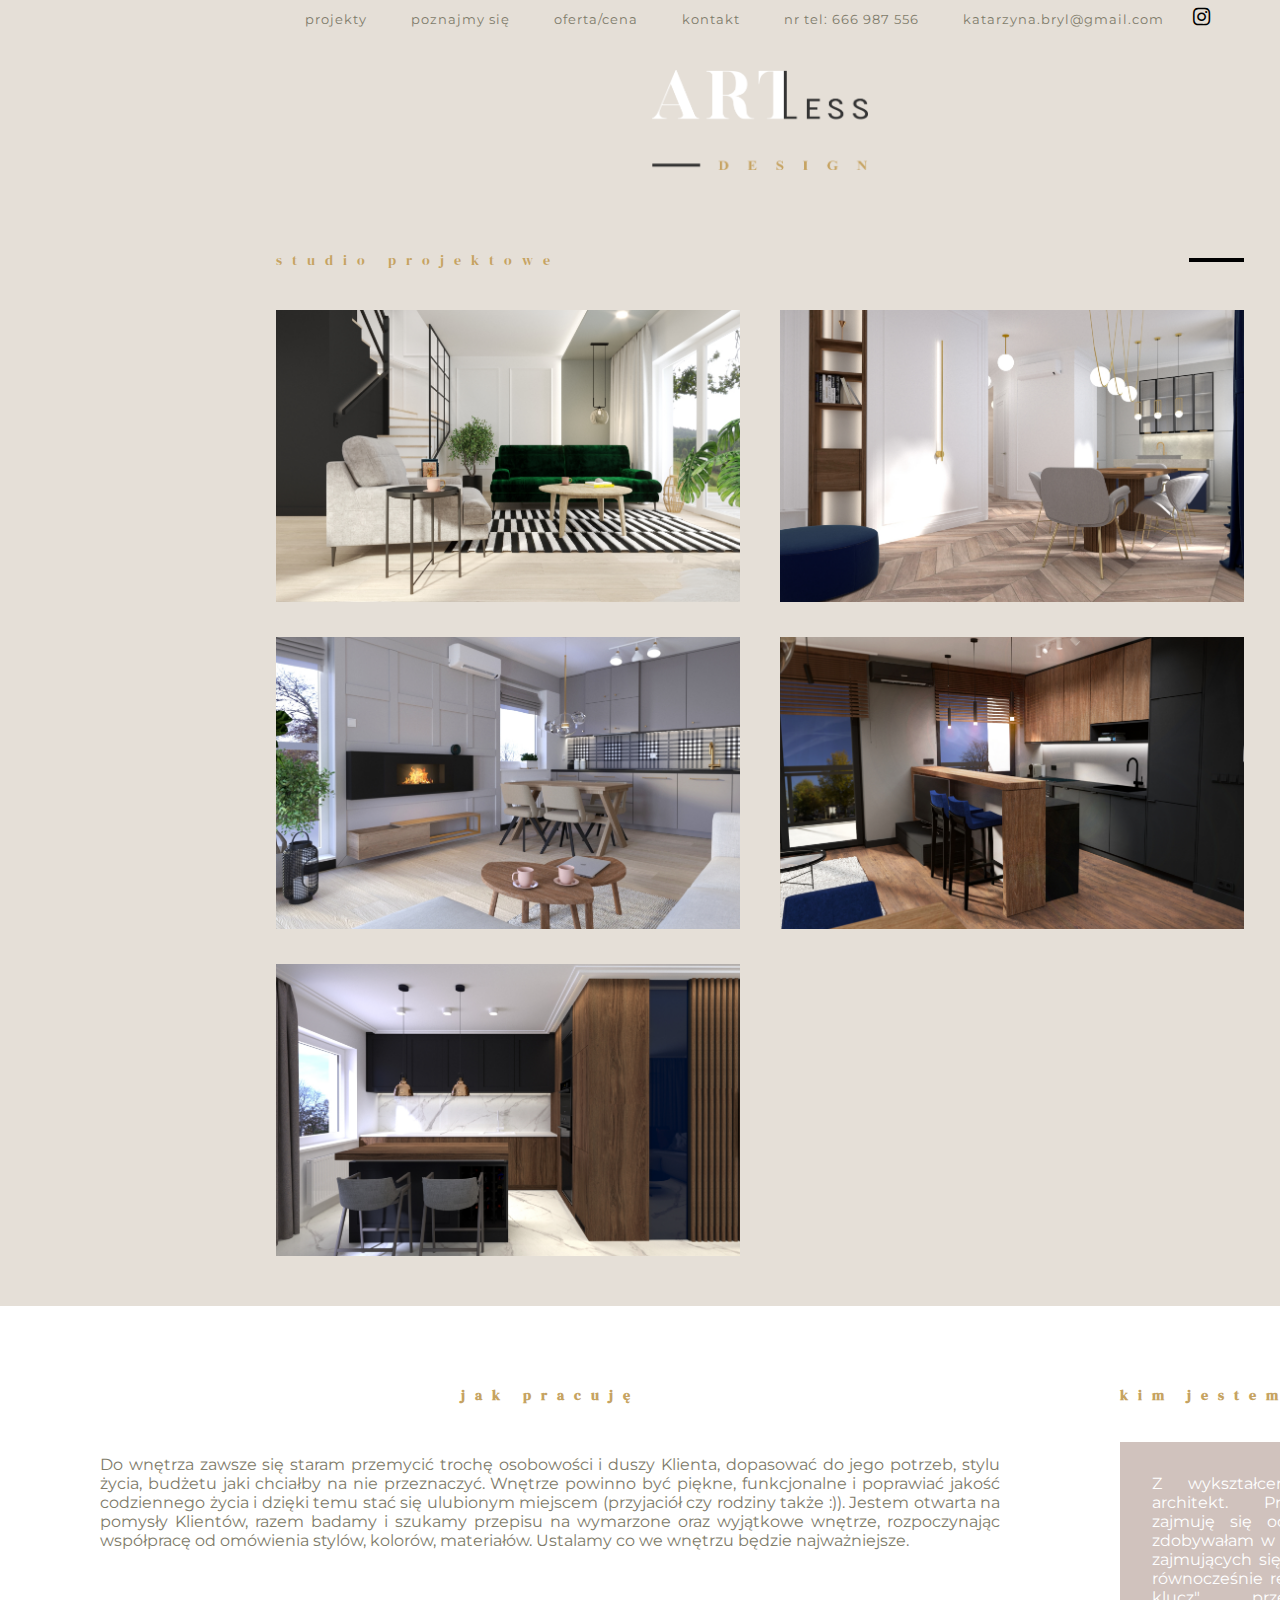
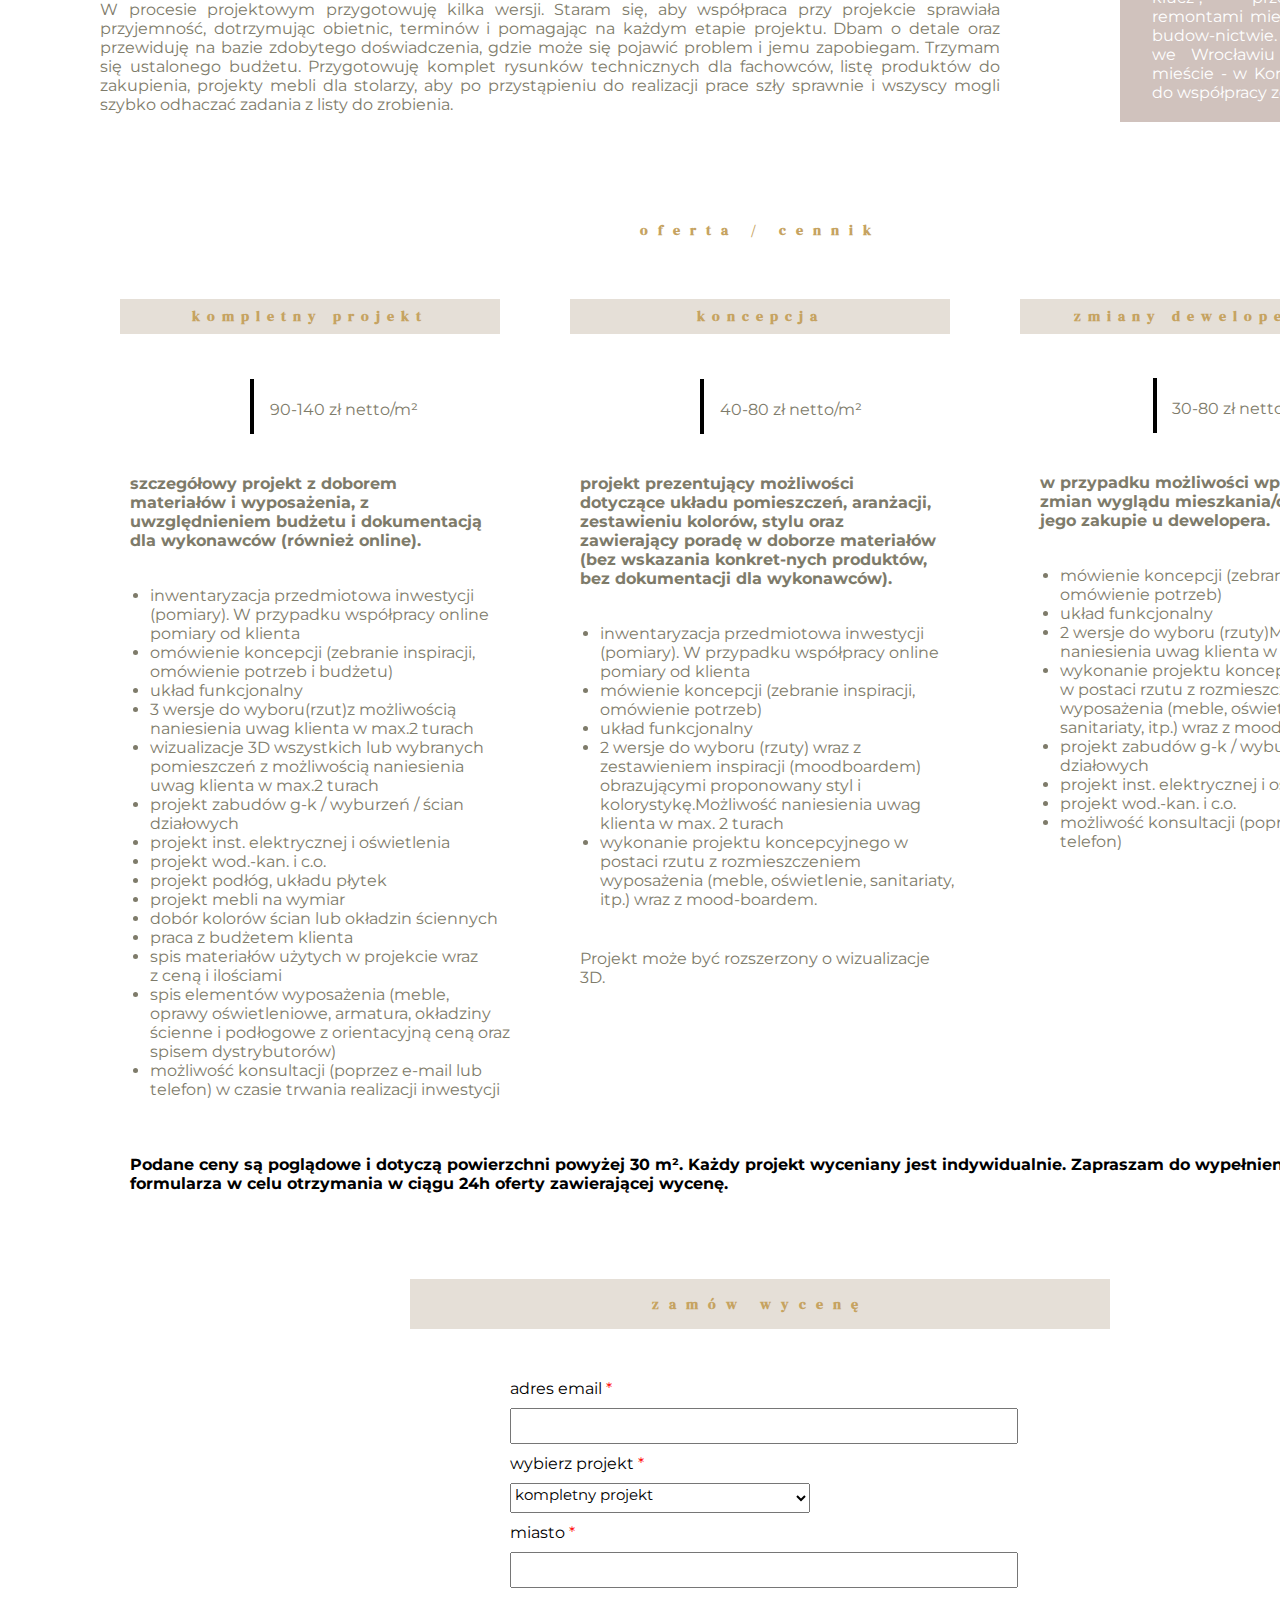
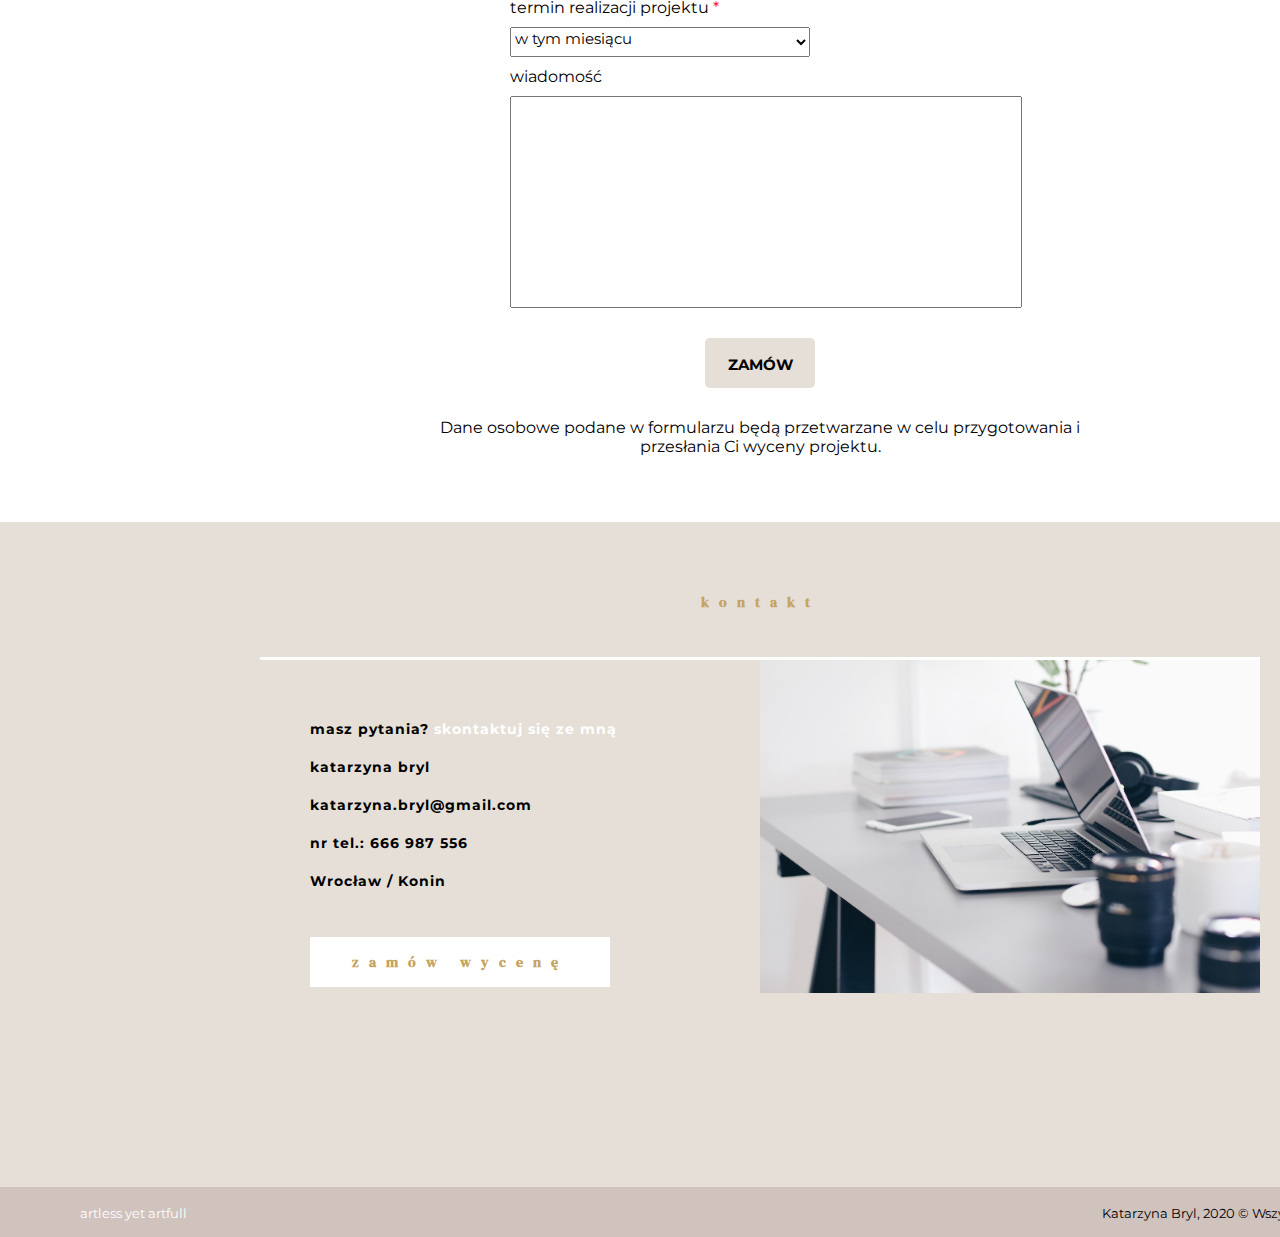
==== commit 8d60c1f2: "Artless Design" ====
--- a/index.html
+++ b/index.html
@@ -182,8 +182,35 @@
 			</div>
 			<div style="clear:both"></div>
 			<div class="uwagi">
-			<p style="font-weight: bold;">Uwagi: Podane ceny są poglądowe i dotyczą powierzchni powyżej 30 m². Każdy projekt wyceniany jest indywidualnie.</p>
-			</div>
+			<p style="font-weight: bold;">Podane ceny są poglądowe i dotyczą powierzchni powyżej 30 m². Każdy projekt wyceniany jest indywidualnie. Zapraszam do wypełnienia krótkiego formularza w celu otrzymania w ciągu 24h oferty zawierającej wycenę.</p>
+			</div>
+		</section>
+		<section id="formula">
+			<div class="order">
+				<h1>zamów wycenę</h1>
+			</div>
+			<form>
+				<label for="email">adres email<span style="color:red;"> *</span></label>
+				<input id="email" type="email" required>
+				<label for="projekt">wybierz projekt<span style="color:red;"> *</span></label>
+				<select id="projekt" required>
+					<option value="kp">kompletny projekt</option>
+					<option value="ko">koncepcja</option>
+					<option value="zd">zmiany deweloperskie</option>
+				</select>
+				<label for="miasto">miasto<span style="color:red;"> *</span></label>
+				<input id="miasto" type="text" required>
+				<label for="termin">termin realizacji projektu<span style="color:red;"> *</span></label>
+				<select id="termin" required>
+					<option value="wtm">w tym miesiącu</option>
+					<option value="z23">za 2-3 miesiące</option>
+					<option value="pz">później</option>
+				</select>
+				<label for="wiadomosc">wiadomość</label>
+				<textarea id="wiadomosc" rows="10" cols="50"></textarea>
+				<input type="submit" value="ZAMÓW">
+			</form>
+			<p style="text-align:center; margin-top:30px;">Dane osobowe podane w formularzu będą przetwarzane w celu przygotowania i przesłania Ci wyceny projektu.</p>
 		</section>
 	</main>
 	<footer>
@@ -199,9 +226,11 @@
 						<li>nr tel.: 666 987 556</li>
 						<li>Wrocław / Konin</li>
 					</ol>
+					<a id="link5" href="#">
 					<div class="button">
 						<h1>zamów wycenę</h1>
 					</div>
+					</a>
 				</div>
 				<div class="content" style="margin-top: 0;">
 					<div class="clipartphoto">
@@ -262,7 +291,7 @@
 			$('#link2').click(function() { $.scrollTo($('#poznajmysie'), 500); });
 			$('#link3').click(function() { $.scrollTo($('#oferta'), 500); });
 			$('#link4').click(function() { $.scrollTo($('#kontakt'), 500); });
-			$('#link5').click(function() { $.scrollTo($('#projects'), 500); });
+			$('#link5').click(function() { $.scrollTo($('#formula'), 500); });
 		}
 		);
 	</script>
--- a/style.css
+++ b/style.css
@@ -127,10 +127,12 @@
 
 main {
 	margin-top: 50px;
+	padding-bottom: 50px;
 	background-color: #fff;
 	margin-left:0;
 	margin-right:0;
 	position:relative;
+	
 }
 
 .jakpracuje {
@@ -261,6 +263,89 @@
 	margin-right: auto;
 	padding-bottom:50px;
 }
+#formula {
+	width: 700px;
+	margin-left: auto;
+	margin-right: auto;
+}
+.order {
+	height: 50px;
+	background-color: rgba(229, 223, 215, 100);
+	text-align: center;
+
+}
+.order h1{
+	margin:0;
+	padding: 15px;
+}
+form{
+	margin-top:50px;
+	margin-left: auto;
+	margin-right: auto;
+	width:500px;
+}
+input{
+	margin-top:10px;
+	margin-bottom:10px;
+	display: flex;
+	justify-content: space-between;
+	flex-direction: column;
+}
+input[type=email]{
+	height:30px;
+	width:500px;
+	font-size:15px;
+	font-family: 'Montserrat', sans-serif;
+}
+input[type=text]{
+	height:30px;
+	width:500px;
+	font-size:15px;
+	font-family: 'Montserrat', sans-serif;
+}
+select {
+	margin-top:10px;
+	margin-bottom:10px;
+	display: flex;
+	justify-content: space-between;
+	flex-direction: column;
+	height:30px;
+	width:300px;
+	font-size:15px;
+	font-family: 'Montserrat', sans-serif;
+}
+textarea {
+	margin-top:10px;
+	margin-bottom:30px;
+	display: flex;
+	justify-content: space-between;
+	flex-direction: column;
+	width:500px;
+	height:200px;
+	resize: none;
+	font-size:15px;
+	font-family: 'Montserrat', sans-serif;
+	padding: 5px;
+}
+input[type=submit]{
+	margin-right: auto;
+	margin-left: auto;
+	height:50px;
+	width: 110px;
+	background-color: rgba(229, 223, 215, 100);
+	font-size:15px;
+	font-family: 'Montserrat', sans-serif;
+	font-weight: bold;
+	border: none;
+	padding:16.5px 22px;
+	border-radius: 5px;
+}
+input[type=submit]:hover{
+	background-color: rgba(208, 194, 189, 100);
+	cursor:pointer;
+}
+
+
 footer {
 	background-color: rgba(229, 223, 215, 100);
 	margin-right: auto;
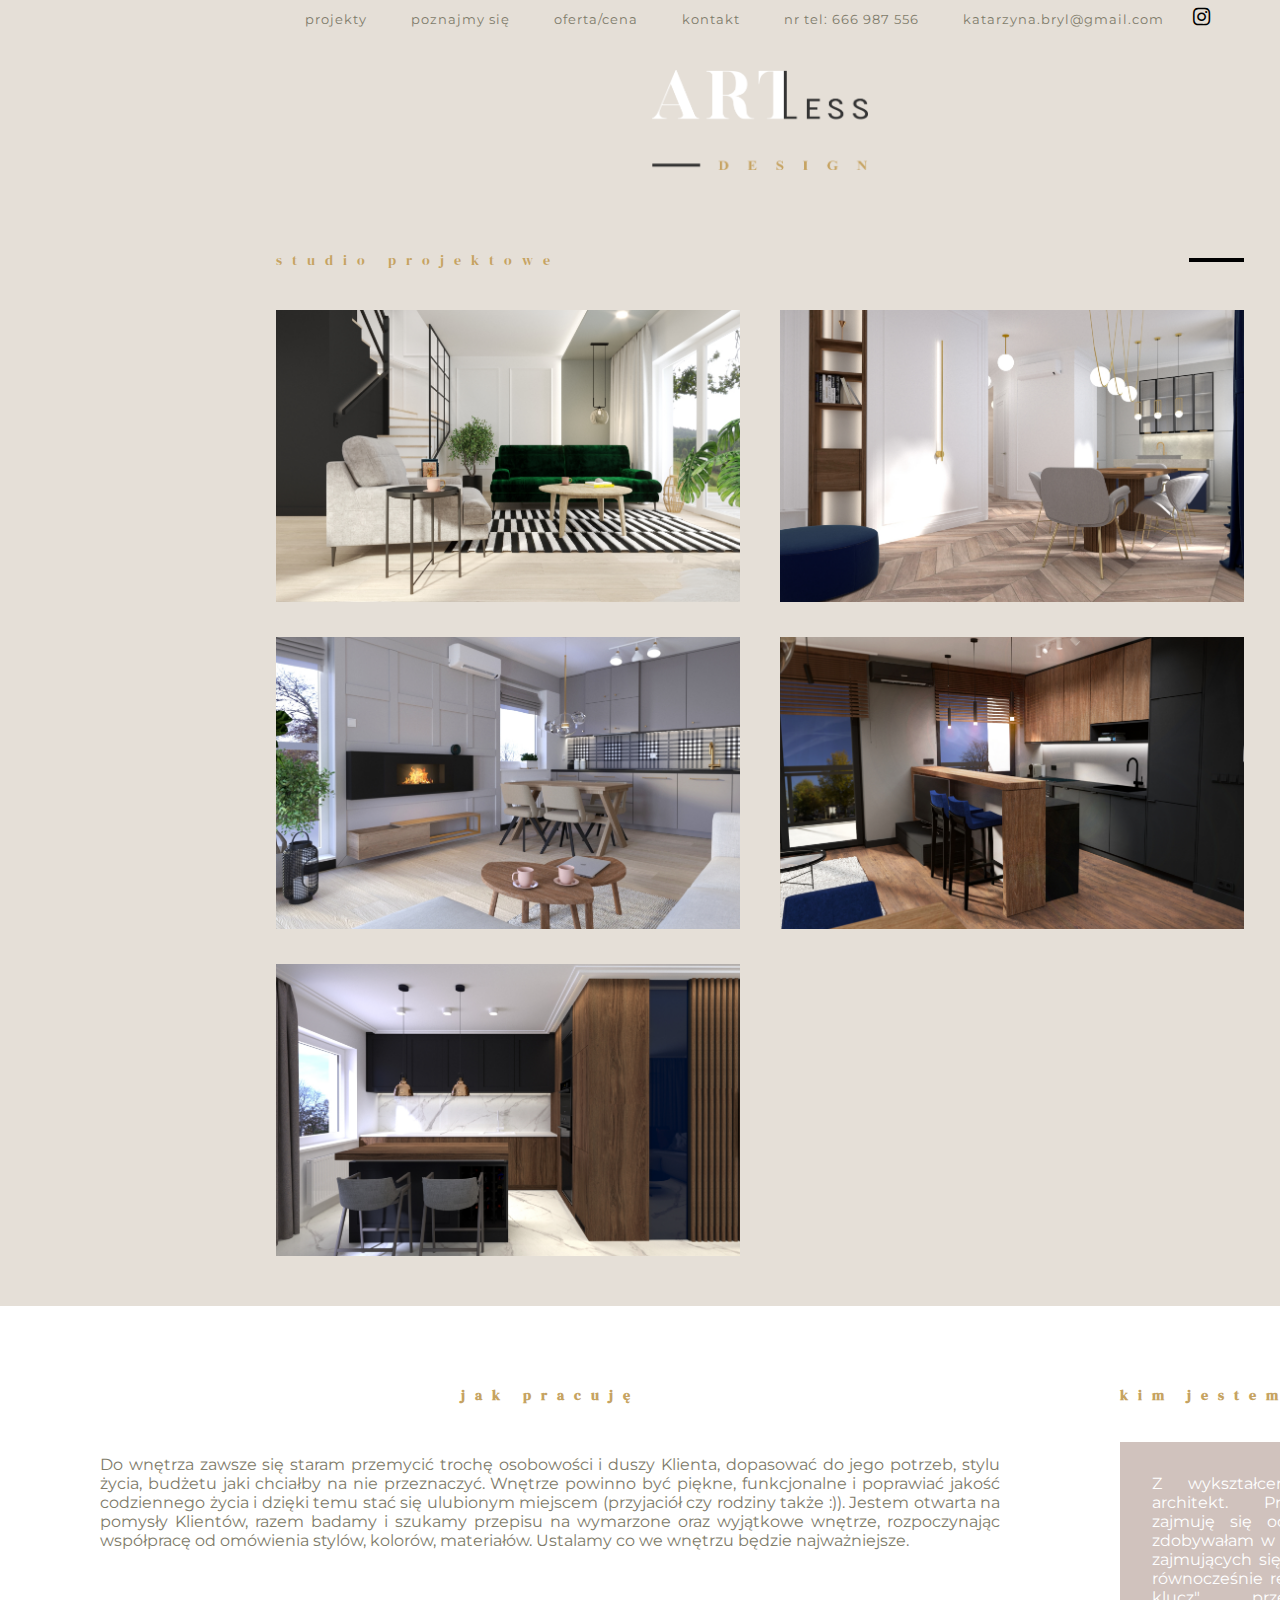
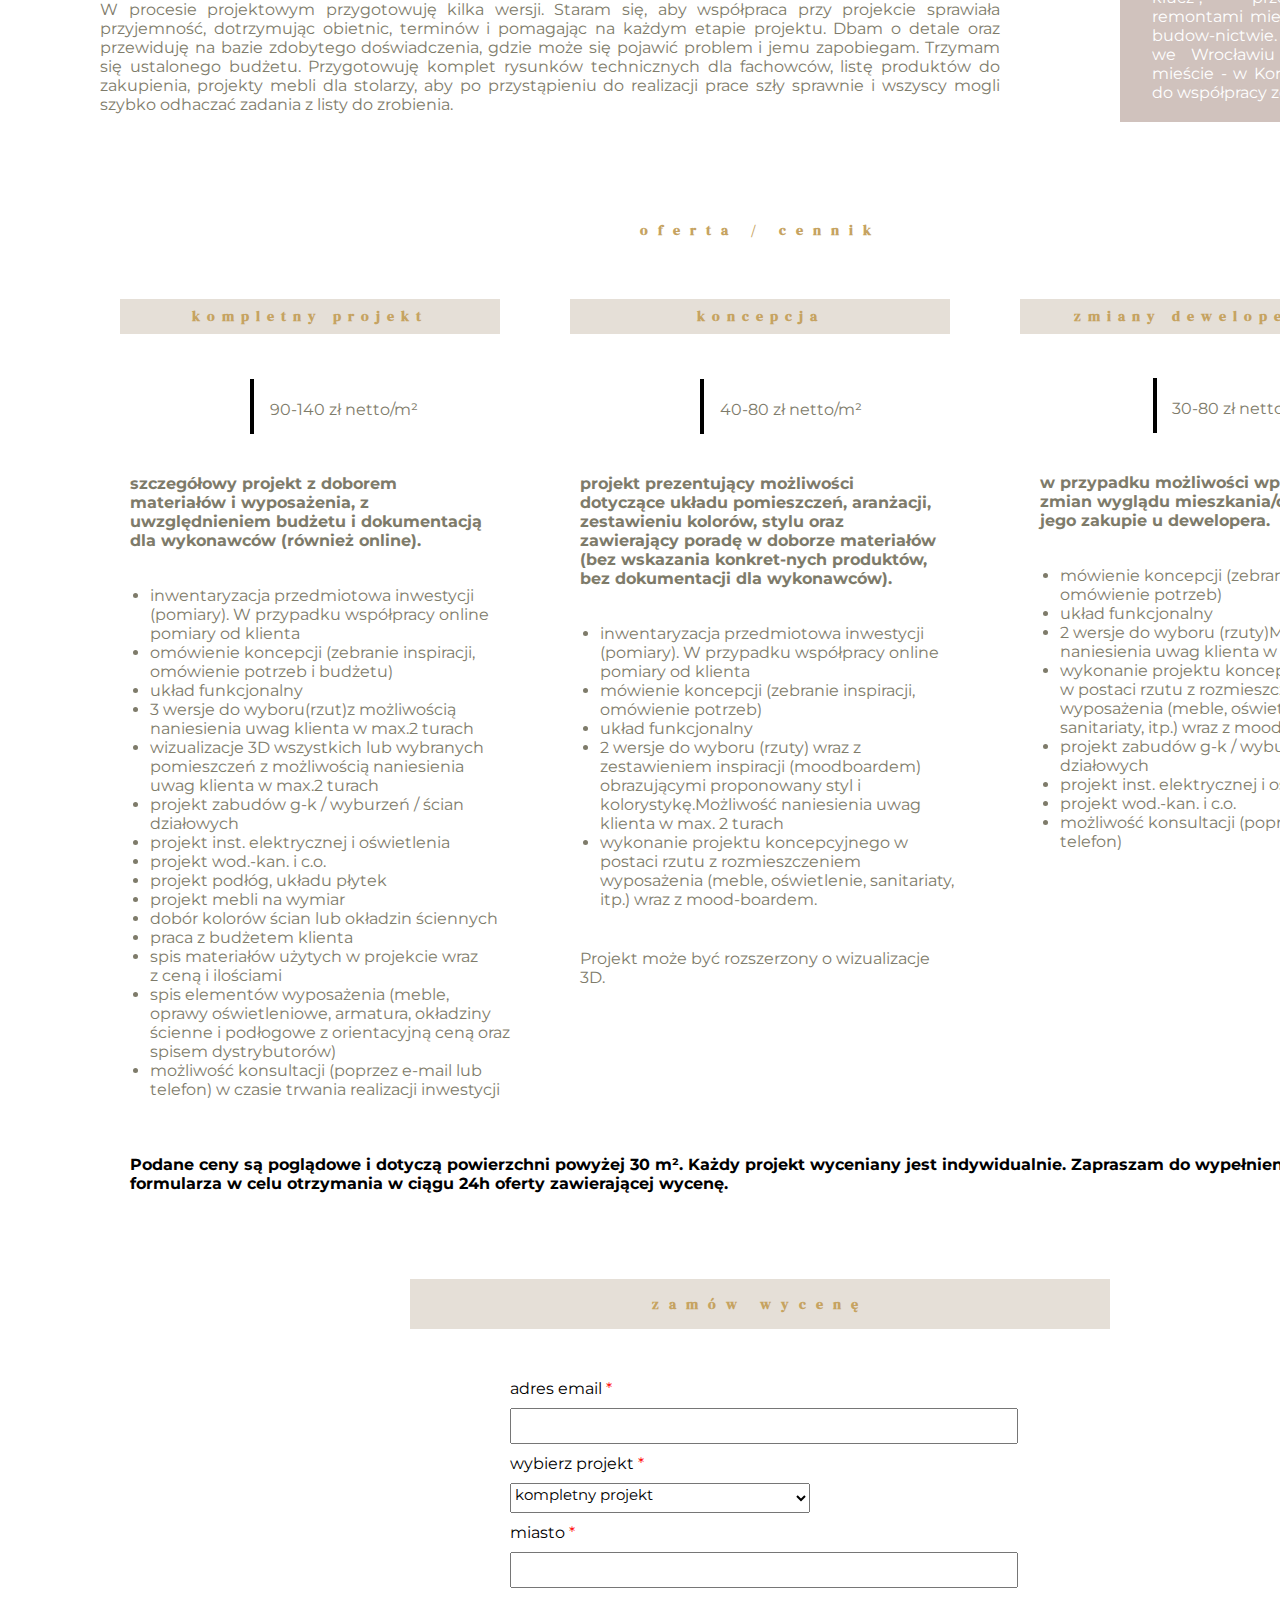
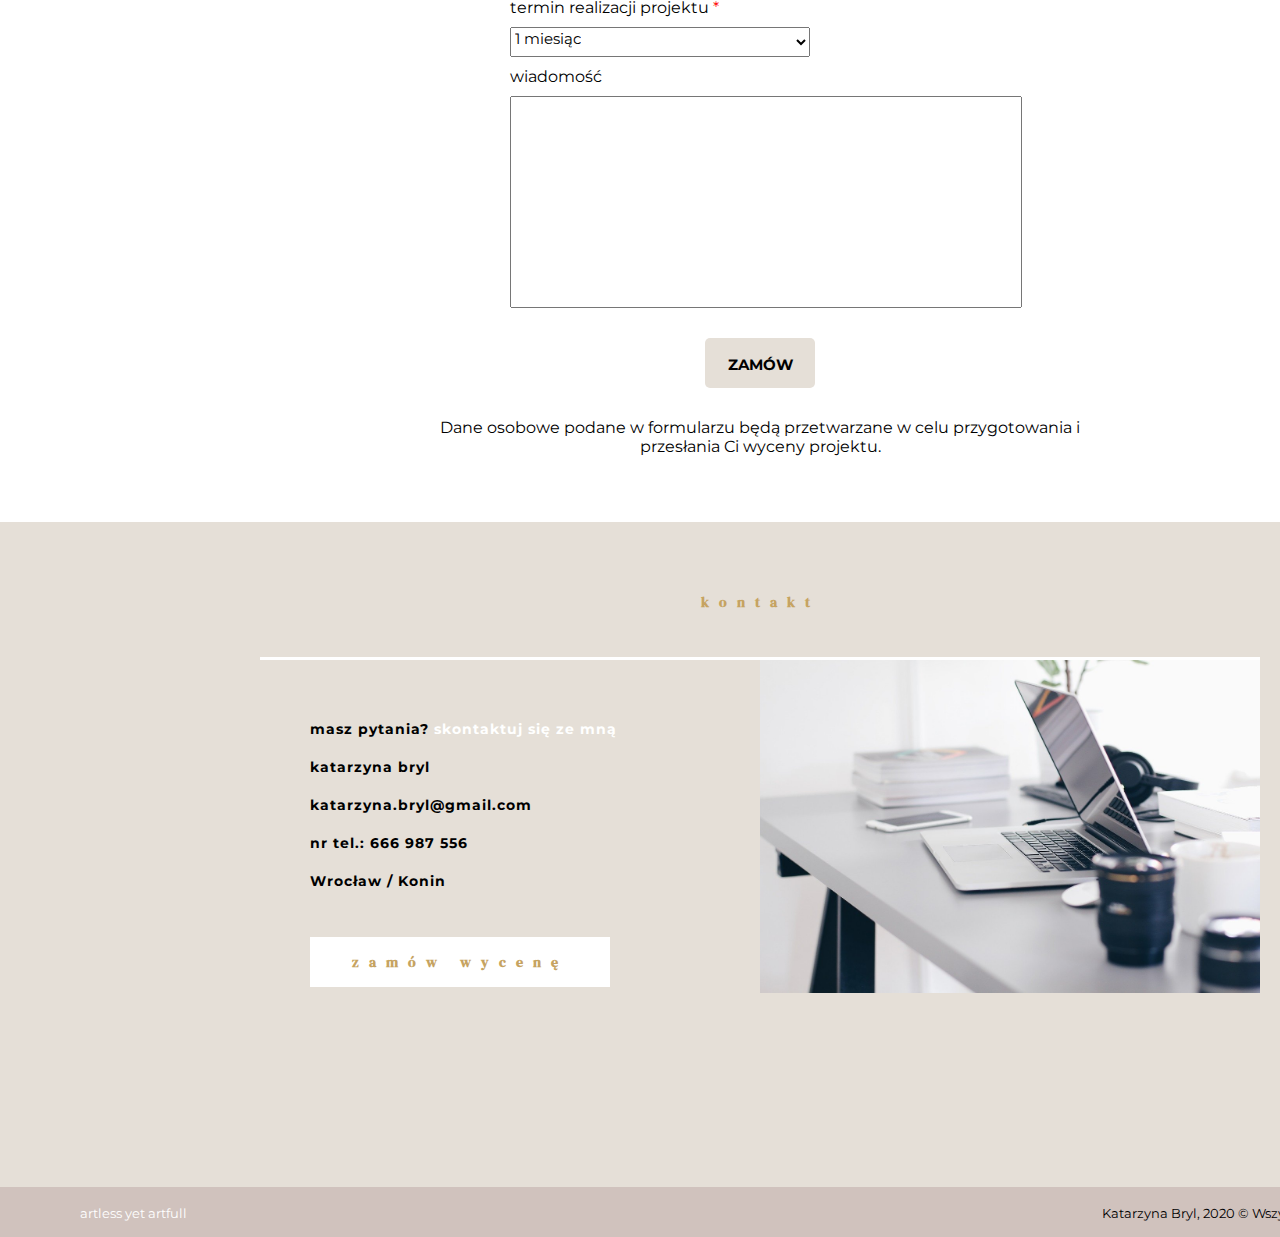
==== commit 0e92fd9f: "Artless Design" ====
--- a/index.html
+++ b/index.html
@@ -189,25 +189,25 @@
 			<div class="order">
 				<h1>zamów wycenę</h1>
 			</div>
-			<form>
+			<form method="post" name="myemailform" action="form-to-email.php">
 				<label for="email">adres email<span style="color:red;"> *</span></label>
-				<input id="email" type="email" required>
+				<input id="email" type="email" name="email" required>
 				<label for="projekt">wybierz projekt<span style="color:red;"> *</span></label>
-				<select id="projekt" required>
-					<option value="kp">kompletny projekt</option>
-					<option value="ko">koncepcja</option>
-					<option value="zd">zmiany deweloperskie</option>
+				<select id="projekt" name="project" required>
+					<option value="kompletny projekt">kompletny projekt</option>
+					<option value="koncepcja">koncepcja</option>
+					<option value="zmiany deweloperskie">zmiany deweloperskie</option>
 				</select>
 				<label for="miasto">miasto<span style="color:red;"> *</span></label>
-				<input id="miasto" type="text" required>
+				<input id="miasto" type="text" name="city" required>
 				<label for="termin">termin realizacji projektu<span style="color:red;"> *</span></label>
-				<select id="termin" required>
-					<option value="wtm">w tym miesiącu</option>
-					<option value="z23">za 2-3 miesiące</option>
-					<option value="pz">później</option>
+				<select id="termin" name="deadline" required>
+					<option value="1 miesiąc">1 miesiąc</option>
+					<option value="2-3 miesiące">2-3 miesiące</option>
+					<option value="3-6 miesięcy">3-6 miesięcy</option>
 				</select>
 				<label for="wiadomosc">wiadomość</label>
-				<textarea id="wiadomosc" rows="10" cols="50"></textarea>
+				<textarea id="wiadomosc" rows="10" cols="50" name="message"></textarea>
 				<input type="submit" value="ZAMÓW">
 			</form>
 			<p style="text-align:center; margin-top:30px;">Dane osobowe podane w formularzu będą przetwarzane w celu przygotowania i przesłania Ci wyceny projektu.</p>
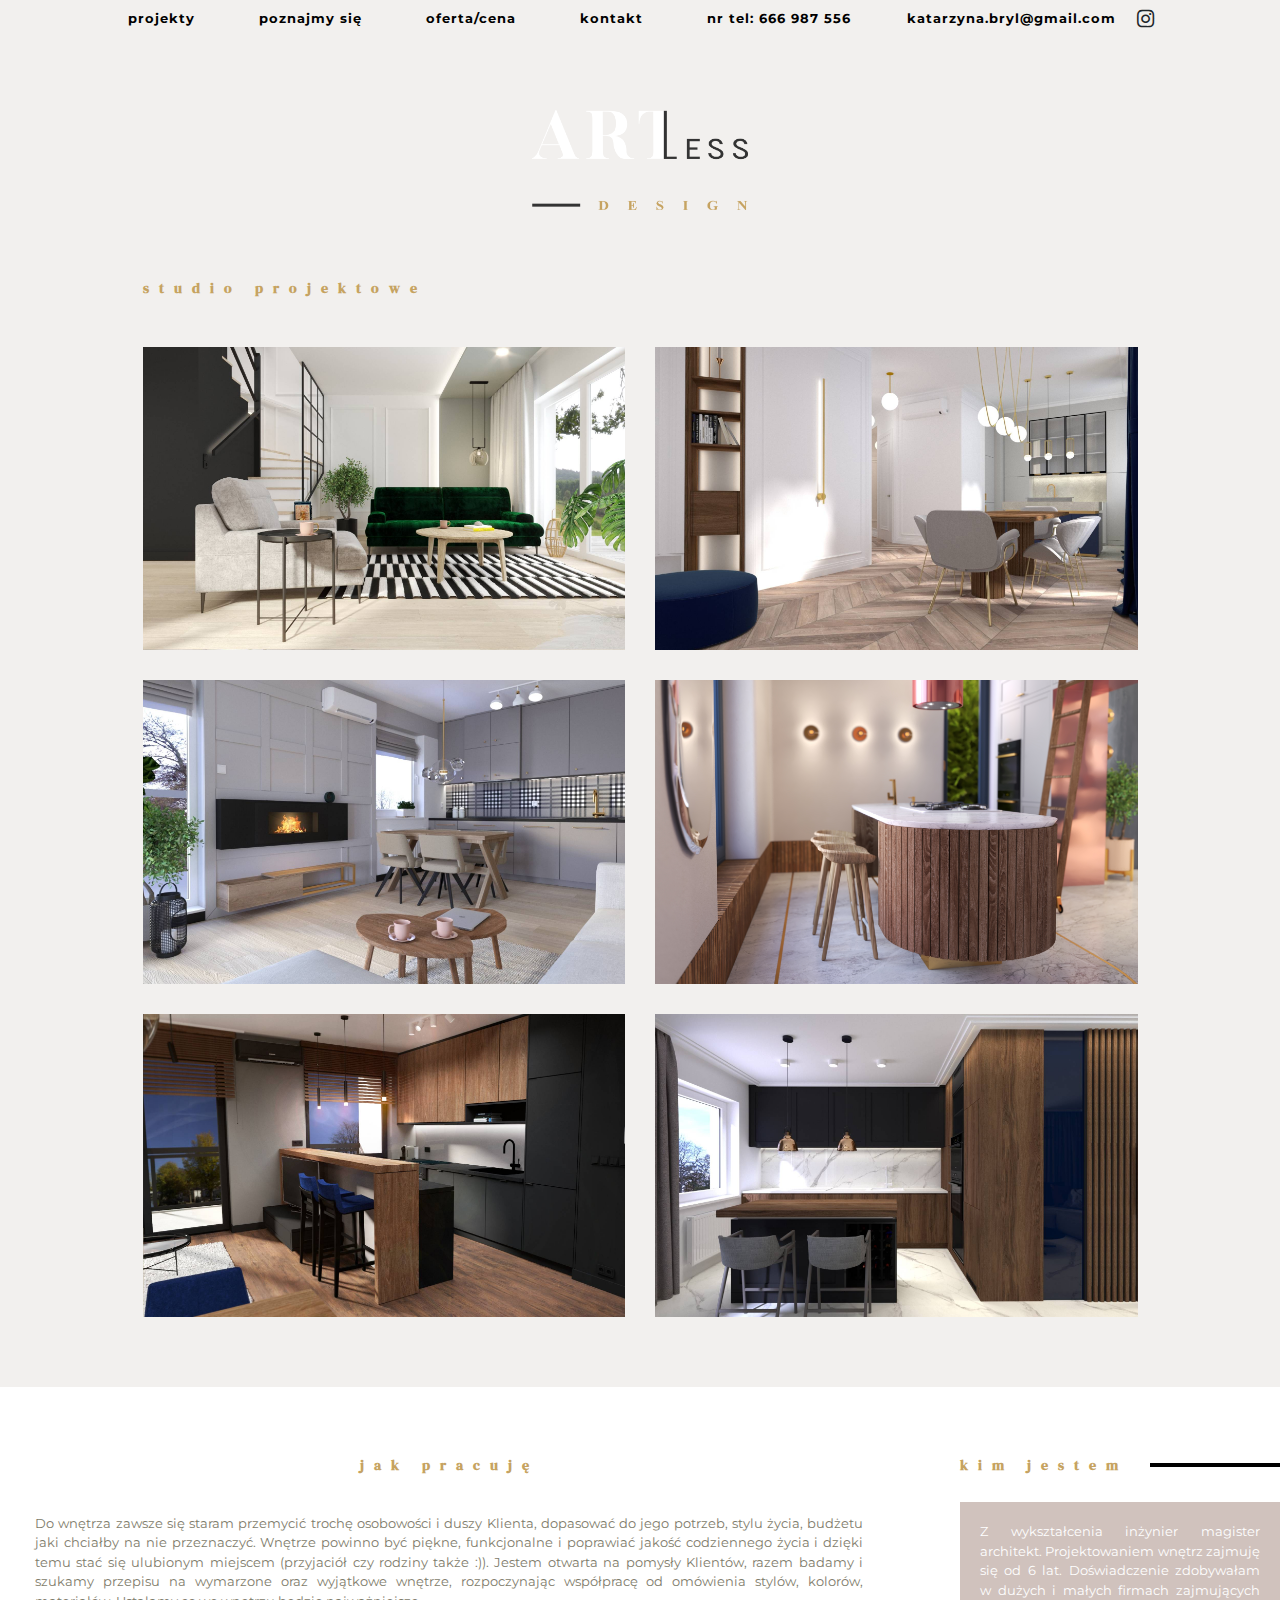
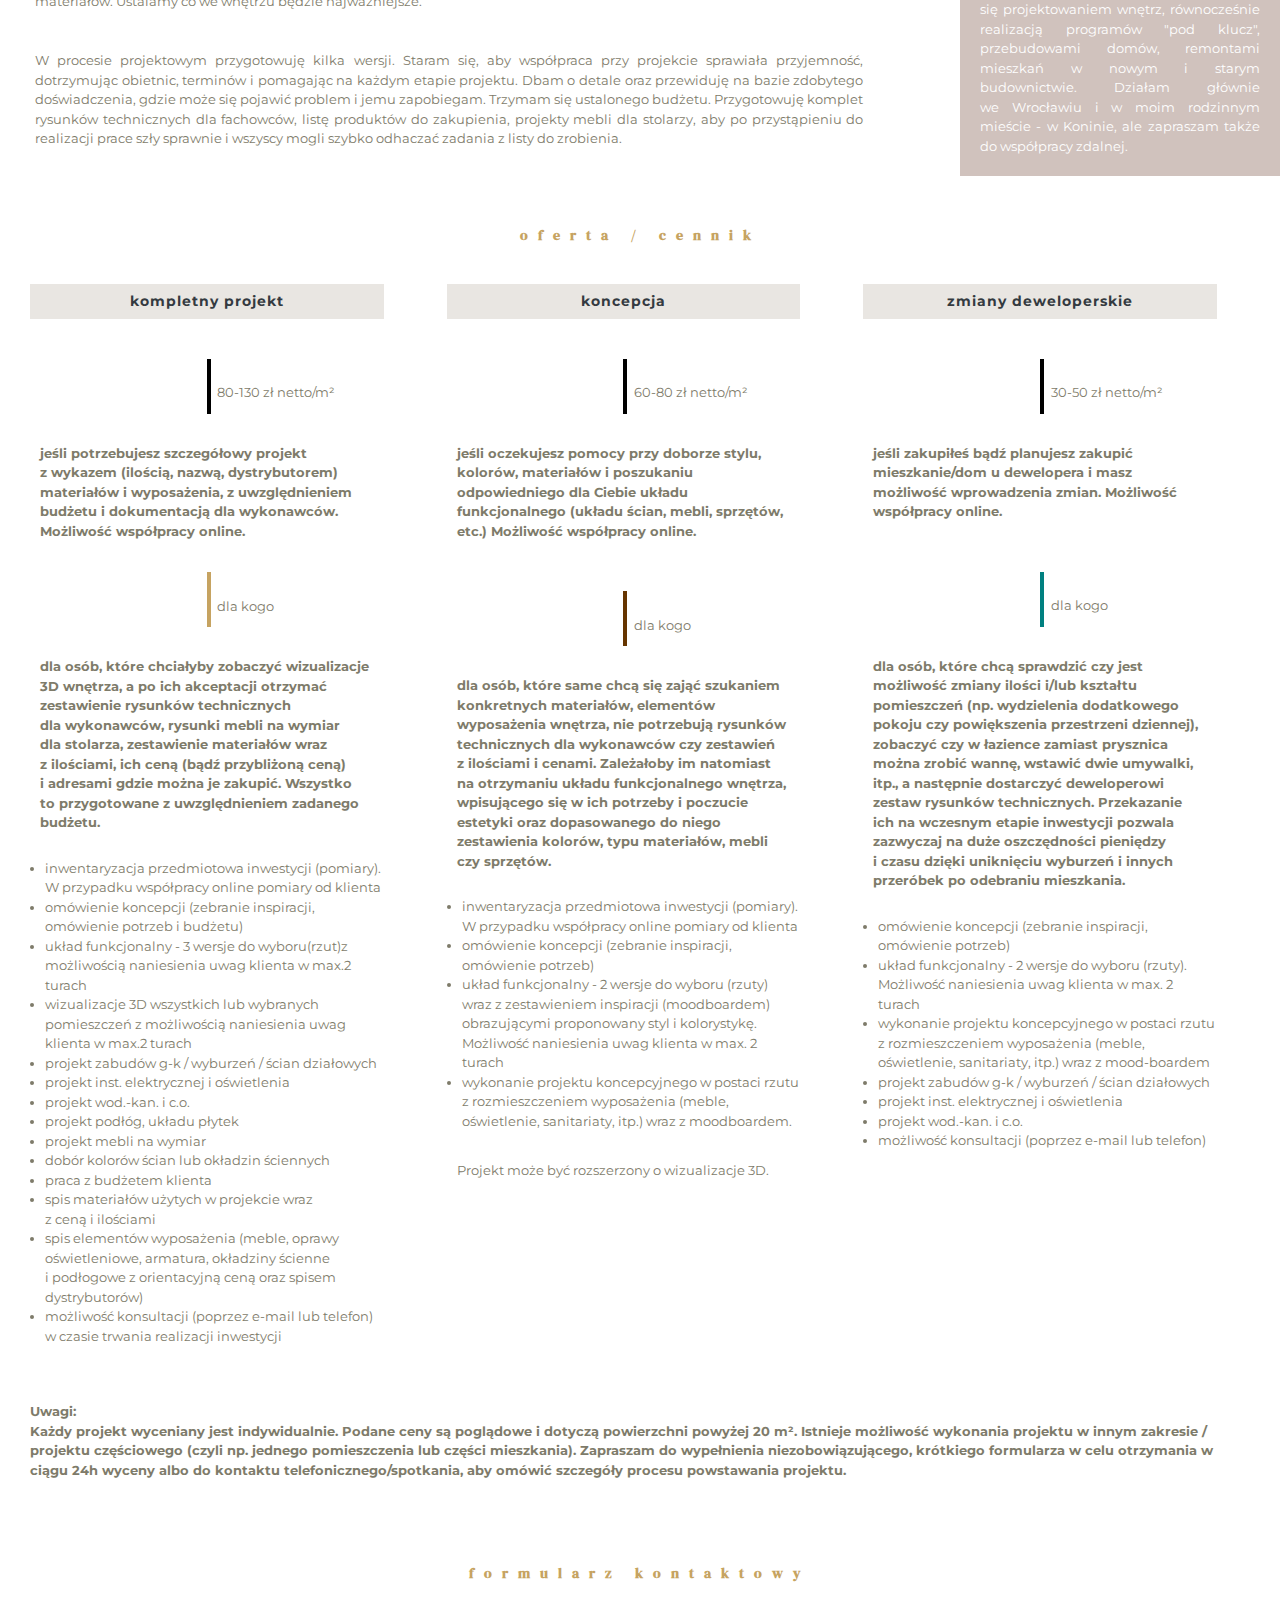
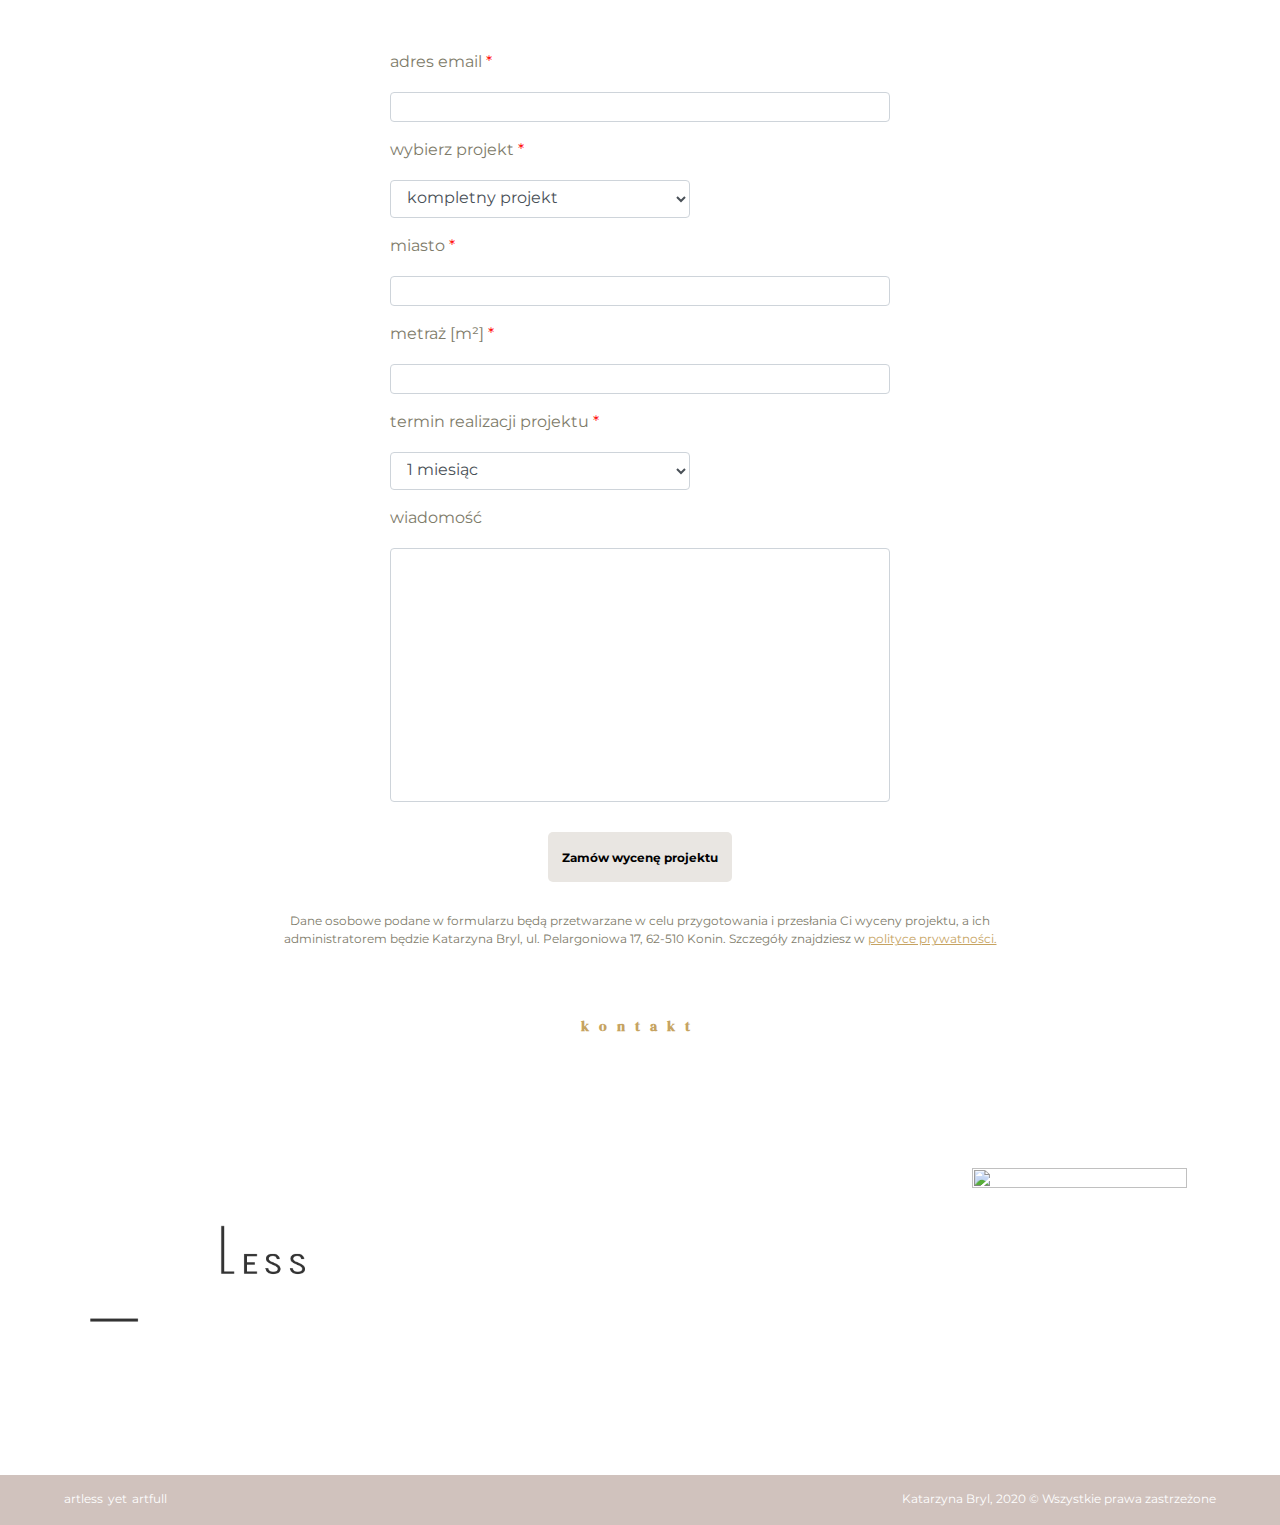
==== commit 33d8c25e: "Artless" ====
--- a/index.html
+++ b/index.html
@@ -2,6 +2,7 @@
 <HTML lang="pl">
 <head>
 	<meta charset="utf-8"/>
+	<meta name="viewport" content="width=device-width, initial-scale=1, shrink-to-fit=no">
 	<title>Artless | Projektowanie wnętrz</title>
 	<link rel = "icon" type = "image/png" href = "img/logo.png">
 	<meta name="description" content="Artless design wnętrza. Artless design projekt. Projektowanie wnętrz. Projektowanie wnętrz wrocław. Projektowanie wnętrz konin. Projektant wnętrz. Architekt wnętrz. Projekt mieszkania. Projekt kuchni. Remont mieszkania. Projekt wnętrza domu"/>
@@ -11,6 +12,7 @@
 	<!--[if lt IE 9]>
 	<script src="https://cdnjs.cloudflare.com/ajax/libs/html5shiv/3.7.3/html5shiv.min.js"></script>
 	<![endif]-->
+	<link rel="stylesheet" href="css/bootstrap.min.css" type="text/css"/>
 	<link rel="stylesheet" href="style.css" type="text/css"/>
 	<link href="https://fonts.googleapis.com/css2?family=Montserrat:wght@400;700&display=swap" rel="stylesheet">
 	<link href="https://fonts.googleapis.com/css2?family=DM+Serif+Display&display=swap" rel="stylesheet">
@@ -18,235 +20,275 @@
 </head>	
 <body>
 	<header>
-		<div id = "menu">
-			<nav>
-					<ol class="nav">
-						<li><a id="link1" href="#">projekty</a></li>
-						<li><a id="link2" href="#">poznajmy się</a></li>
-						<li><a id="link3" href="#">oferta/cena</a></li>
-						<li><a id="link4" href="#">kontakt</a></li>
-						<li>nr tel: 666 987 556</li>
-						<li>katarzyna.bryl@gmail.com</li>
-						<a href="https://www.instagram.com/kasiabrl/", target = blank ><span class="icon-instagram"></span></a>
-					</ol>
-			</nav>
-		</div>
-		<div id = "logo">
-			<a href="projektowanie-wnętrz"><img src="img/logo.png"/></a>
-		</div>
-		<div class="sign">
-			<ol class="sign">
-				<li>studio projektowe</li>
-				<li></li>
-			</ol>
+		<div class="container-fluid bg-menu mr-auto ml-auto p-0">
+			<div id="menu" class="container-fluid bg-menu mr-auto ml-auto p-0">
+				<nav class="navbar navbar-expand-lg">
+					<button class="navbar-toggler mr-auto ml-auto" type="button" data-toggle="collapse" data-target="#mainmenu" aria-controls="mainmenu" aria-expanded="false" aria-label="toggler button">
+					<span class="icon-menu"></span>
+					</button>
+					<div class="collapse navbar-collapse" id="mainmenu">
+						<ul class="navbar-nav mr-auto ml-auto">
+							<li class="nav-item pr-lg-4 pr-xl-5 pl-xl-2"><a class="nav-link" id="link1" href="#">projekty</a></li>
+							<li class="nav-item pr-lg-4 pr-xl-5"><a class="nav-link" id="link2" href="#">poznajmy się</a></li>
+							<li class="nav-item pr-lg-4 pr-xl-5"><a class="nav-link" id="link3" href="#">oferta/cena</a></li>
+							<li class="nav-item pr-lg-4 pr-xl-5"><a class="nav-link" id="link4" href="#">kontakt</a></li>
+							<li class="nav-item nav-link pr-lg-4 pr-xl-5" style="coursor:none;">nr tel: 666 987 556</li>
+							<li class="nav-item nav-link">katarzyna.bryl@gmail.com</li>
+							<li class="nav-item nav-link"><a class="d-none d-lg-inline-block text-body" href="https://www.instagram.com/kasiabrl/", target = blank ><span class="icon-instagram"></span></a></li>
+						</ul>
+					</div>
+					<a class="d-lg-none text-body mr-auto ml-auto" href="https://www.instagram.com/kasiabrl/", target = blank ><span class="icon-instagram"></span></a>
+				</nav>
+			</div>
+			<div id = "logo" class="container-fluid bg-menu mr-auto ml-auto p-0">
+				<a class="navbar-brand p-0 m-0" href="projektowanie-wnętrz"><img src="img/logo.png"/></a>
+			</div>
 		</div>
 	</header>
-	<section>
-		<div id="projects">
-			<div class = "photo" style="float:left; margin-right: 40px;">
-				<img src="projekt/1.1.jpg"/>
-					<a href="nowojorskie-wnętrze">
-						<div class ="link">
-							<img src="projekt/1.2.jpg"/>
-							<p>w nowojorskim stylu</p>
-						</div>
-					</a>
-			</div>
-			<div class = "photo" style="float:left">
-				<img src="projekt/2.1.jpg"/>
-					<a href="wnętrze-kamienicy">
-						<div class ="link">
-							<img src="projekt/2.2.jpg"/>
-							<p>w zrekonstruowanej kamienicy</p>
-						</div>
-					</a>
-			</div>
-			<div style="clear:both"></div>
-			<div class = "photo" style="float:left; margin-right: 40px;">
-				<img src="projekt/3.1.jpg"/>
-					<a href="wnętrze-z-biokominkiem">
-						<div class ="link">
-							<img src="projekt/3.2.jpg"/>
-							<p>z biokominkiem w roli głównej</p>
-						</div>
-					</a>
-			</div>
-			<div class = "photo" style="float:left">
-				<img src="projekt/4.1.jpg"/>
-					<a href="wnętrze-dla-faceta">
-						<div class ="link">
-							<img src="projekt/4.2.jpg"/>
-							<p>po ciemnej stronie mocy</p>
-						</div>
-					</a>
-			</div>	
-			<div style="clear:both"></div>
-			<div class = "photo" style="float:left; margin-right: 40px;">
-				<img src="projekt/5.1.jpg"/>
-					<a href="wnętrze-z-granatem">
-						<div class ="link">
-							<img src="projekt/5.2.jpg"/>
-							<p>z granatem w tle</p>
-						</div>
-					</a>
-			</div>
-			<div style="clear:both"></div>
+	<section id="projects">
+		<div class="container-fluid">
+			<h1 style="text-align: justify; margin-left:15px; margin-bottom:20px;">studio projektowe</h1>
+			<div class="row">
+				<div class = "col-lg-12 col-xl-6" style="margin-top:30px;">
+					<img src="projekt/1.1.jpg"/>
+						<a href="nowojorskie-wnętrze">
+							<div class ="link">
+								<img src="projekt/1.2.jpg"/>
+								<p>w nowojorskim stylu</p>
+							</div>
+						</a>
+				</div>
+				<div class = "col-lg-12 col-xl-6" style="margin-top:30px;">
+					<img src="projekt/2.1.jpg"/>
+						<a href="wnętrze-kamienicy">
+							<div class ="link">
+								<img src="projekt/2.2.jpg"/>
+								<p>w zrekonstruowanej kamienicy</p>
+							</div>
+						</a>
+				</div>
+				<div class = "col-lg-12 col-xl-6" style="margin-top:30px;">
+					<img src="projekt/3.1.jpg"/>
+						<a href="wnętrze-z-biokominkiem">
+							<div class ="link">
+								<img src="projekt/3.2.jpg"/>
+								<p>z biokominkiem w roli głównej</p>
+							</div>
+						</a>
+				</div>
+				<div class = "col-lg-12 col-xl-6" style="margin-top:30px;">
+					<img src="projekt/6.1.jpg"/>
+						<a href="różowa-kuchnia">
+							<div class ="link">
+								<img src="projekt/6.2.jpg"/>
+								<p>z różowozłotym akcentem</p>
+							</div>
+						</a>
+				</div>
+				<div class = "col-lg-12 col-xl-6" style="margin-top:30px;">
+					<img src="projekt/4.1.jpg"/>
+						<a href="wnętrze-dla-faceta">
+							<div class ="link">
+								<img src="projekt/4.2.jpg"/>
+								<p>po ciemnej stronie mocy</p>
+							</div>
+						</a>
+				</div>	
+				<div class = "col-lg-12 col-xl-6" style="margin-top:30px;">
+					<img src="projekt/5.1.jpg"/>
+						<a href="wnętrze-z-granatem">
+							<div class ="link">
+								<img src="projekt/5.2.jpg"/>
+								<p>z granatem w tle</p>
+							</div>
+						</a>
+				</div>
+			</div>
 		</div>
 	</section>
 	<main>
-		<section id="poznajmysie">
-			<div class = "jakpracuje">
-				<h1>jak pracuję</h1>
-				<p>Do wnętrza zawsze się staram przemycić trochę osobowości i duszy Klienta, dopasować do jego potrzeb, stylu życia, budżetu jaki chciałby na nie przeznaczyć. Wnętrze powinno być piękne, funkcjonalne i poprawiać jakość codziennego życia i dzięki temu stać się ulubionym miejscem (przyjaciół czy rodziny także :)). Jestem otwarta na pomysły Klientów, razem badamy i szukamy przepisu na wymarzone oraz wyjątkowe wnętrze, rozpoczynając współpracę od omówienia stylów, kolorów, materiałów. Ustalamy co we wnętrzu będzie najważniejsze.  </p>
-				<p>W procesie projektowym przygotowuję kilka wersji. Staram się, aby współpraca przy projekcie sprawiała przyjemność, dotrzymując obietnic, terminów i pomagając na każdym etapie projektu. Dbam o detale oraz przewiduję na bazie zdobytego doświadczenia, gdzie może się pojawić problem i jemu zapobiegam. Trzymam się ustalonego budżetu. Przygotowuję komplet rysunków technicznych dla fachowców, listę produktów do zakupienia, projekty mebli dla stolarzy, aby po przystąpieniu do realizacji prace szły sprawnie i wszyscy mogli szybko odhaczać zadania z listy do&nbsp;zrobienia.</p>
-			</div>
-			<div class="kimjestem">
-				<div class="kimjestemsign">
-					<ol>
-						<li><h1>kim jestem</h1></li>
-						<li></li>
-					</ol>
-				</div>
-				<div class="kimjestemopis">
-					<p>Z wykształcenia inżynier magister architekt. Projektowaniem wnętrz zajmuję się od 6 lat. Doświadczenie zdobywałam w&nbsp;dużych i&nbsp;małych firmach zajmujących się&nbsp;projektowaniem wnętrz, równocześnie realizacją programów "pod klucz", przebudowami domów, remontami mieszkań w&nbsp;nowym i&nbsp;starym budow-nictwie. Działam głównie we&nbsp;Wrocławiu i&nbsp;w&nbsp;moim rodzinnym mieście - w&nbsp;Koninie, ale&nbsp;zapraszam także do&nbsp;współpracy zdalnej.</p>
-				</div>
-			</div>
-			<div style="clear:both"></div>
-		</section>
-		<section id="oferta">
-			<h1 style="padding-top:70px;">oferta / cennik</h1>
-			<div class = "usluga">
-				<div class = "ofertasign">
-					<h1>kompletny projekt</h1>
-				</div>
-				<ol>
-					<li></li>
-					<li>90-140 zł netto/m²</li>
-				</ol>
-				<p style="font-weight: bold;">szczegółowy projekt z doborem materiałów i&nbsp;wyposażenia, z uwzględnieniem budżetu i&nbsp;dokumentacją dla wykonawców (również online).</p>
-				<ul>
-					<li>inwentaryzacja przedmiotowa inwestycji (pomiary). W przypadku współpracy online pomiary od klienta</li>
-					<li>omówienie koncepcji (zebranie inspiracji, omówienie potrzeb i budżetu)</li>
-					<li>układ funkcjonalny</li>
-					<li>3 wersje do wyboru(rzut)z możliwością naniesienia uwag klienta w max.2 turach</li>
-					<li>wizualizacje 3D wszystkich lub wybranych pomieszczeń z możliwością naniesienia uwag klienta w max.2 turach</li>
-					<li>projekt zabudów g-k / wyburzeń / ścian działowych</li>
-					<li>projekt inst. elektrycznej i oświetlenia</li>
-					<li>projekt wod.-kan. i c.o.</li>
-					<li>projekt podłóg, układu płytek</li>
-					<li>projekt mebli na wymiar</li>
-					<li>dobór kolorów ścian lub okładzin ściennych</li>
-					<li>praca z budżetem klienta</li>
-					<li>spis materiałów użytych w projekcie wraz z&nbsp;ceną i ilościami</li>
-					<li>spis elementów wyposażenia (meble, oprawy oświetleniowe, armatura, okładziny ścienne i&nbsp;podłogowe z orientacyjną ceną oraz spisem dystrybutorów)</li>
-					<li>możliwość konsultacji (poprzez e-mail lub telefon) w czasie trwania realizacji inwestycji</li>
-				</ul>
-			</div>
-			<div class = "usluga">
-				<div class = "ofertasign">
-					<h1>koncepcja</h1>
-				</div>
-				<ol>
-					<li></li>
-					<li>40-80 zł netto/m²</li>
-				</ol>
-				<p style="font-weight: bold;">projekt prezentujący możliwości dotyczące układu pomieszczeń, aranżacji, zestawieniu kolorów, stylu oraz zawierający poradę w&nbsp;doborze materiałów (bez wskazania konkret-nych produktów, bez dokumentacji dla wykonawców).</p>
-				<ul>
-					<li>inwentaryzacja przedmiotowa inwestycji (pomiary). W przypadku współpracy online pomiary od klienta</li>
-					<li>mówienie koncepcji (zebranie inspiracji, omówienie potrzeb)</li>
-					<li>układ funkcjonalny</li>
-					<li>2 wersje do wyboru (rzuty) wraz z zestawieniem inspiracji (moodboardem) obrazującymi proponowany styl i kolorystykę.Możliwość naniesienia uwag klienta w max. 2 turach</li>
-					<li>wykonanie projektu koncepcyjnego w postaci rzutu z rozmieszczeniem wyposażenia (meble, oświetlenie, sanitariaty, itp.) wraz z mood-boardem.</li>
-				</ul>
-					<p>Projekt może być rozszerzony o wizualizacje 3D.</p>
-			</div>
-			<div class = "usluga">
-				<div class = "ofertasign">
-					<h1 style="padding-left:15px;">zmiany deweloperskie</h1>
-					<ol>
-						<li></li>
-						<li>30-80 zł netto/m²</li>
-					</ol>
-					<p style="font-weight: bold;">w przypadku możliwości wprowadzenia zmian wyglądu mieszkania/domu przy jego zakupie u dewelopera.</p>
-					<ul>
-						<li>mówienie koncepcji (zebranie inspiracji, omówienie potrzeb)</li>
-						<li>układ funkcjonalny</li>
-						<li>2 wersje do wyboru (rzuty)Możliwość naniesienia uwag klienta w max. 2 turach</li>
-						<li>wykonanie projektu koncepcyjnego w&nbsp;postaci rzutu z rozmieszczeniem wyposażenia (meble, oświetlenie, sanitariaty, itp.) wraz z mood-boardem</li>
-						<li>projekt zabudów g-k / wyburzeń / ścian działowych</li>
-						<li>projekt inst. elektrycznej i oświetlenia</li>
-						<li>projekt wod.-kan. i c.o.</li>
-						<li>możliwość konsultacji (poprzez e-mail lub telefon)</li>
-					</ul>
-				</div>
-			</div>
-			<div style="clear:both"></div>
-			<div class="uwagi">
-			<p style="font-weight: bold;">Podane ceny są poglądowe i dotyczą powierzchni powyżej 30 m². Każdy projekt wyceniany jest indywidualnie. Zapraszam do wypełnienia krótkiego formularza w celu otrzymania w ciągu 24h oferty zawierającej wycenę.</p>
-			</div>
-		</section>
-		<section id="formula">
-			<div class="order">
-				<h1>zamów wycenę</h1>
-			</div>
-			<form method="post" name="myemailform" action="form-to-email.php">
-				<label for="email">adres email<span style="color:red;"> *</span></label>
-				<input id="email" type="email" name="email" required>
-				<label for="projekt">wybierz projekt<span style="color:red;"> *</span></label>
-				<select id="projekt" name="project" required>
-					<option value="kompletny projekt">kompletny projekt</option>
-					<option value="koncepcja">koncepcja</option>
-					<option value="zmiany deweloperskie">zmiany deweloperskie</option>
-				</select>
-				<label for="miasto">miasto<span style="color:red;"> *</span></label>
-				<input id="miasto" type="text" name="city" required>
-				<label for="termin">termin realizacji projektu<span style="color:red;"> *</span></label>
-				<select id="termin" name="deadline" required>
-					<option value="1 miesiąc">1 miesiąc</option>
-					<option value="2-3 miesiące">2-3 miesiące</option>
-					<option value="3-6 miesięcy">3-6 miesięcy</option>
-				</select>
-				<label for="wiadomosc">wiadomość</label>
-				<textarea id="wiadomosc" rows="10" cols="50" name="message"></textarea>
-				<input type="submit" value="ZAMÓW">
-			</form>
-			<p style="text-align:center; margin-top:30px;">Dane osobowe podane w formularzu będą przetwarzane w celu przygotowania i przesłania Ci wyceny projektu.</p>
-		</section>
+		<article id="aboutme">
+			<div class="container-fluid p-0">
+				<div class="row mx-1">
+					<div class = "col-lg-12 col-xl-8 howiwork">
+						<h1>jak pracuję</h1>
+						<p>Do wnętrza zawsze się staram przemycić trochę osobowości i duszy Klienta, dopasować do jego potrzeb, stylu życia, budżetu jaki chciałby na nie przeznaczyć. Wnętrze powinno być piękne, funkcjonalne i poprawiać jakość codziennego życia i dzięki temu stać się ulubionym miejscem (przyjaciół czy rodziny także :)). Jestem otwarta na pomysły Klientów, razem badamy i szukamy przepisu na wymarzone oraz wyjątkowe wnętrze, rozpoczynając współpracę od omówienia stylów, kolorów, materiałów. Ustalamy co we wnętrzu będzie najważniejsze.  </p>
+						<p>W procesie projektowym przygotowuję kilka wersji. Staram się, aby współpraca przy projekcie sprawiała przyjemność, dotrzymując obietnic, terminów i pomagając na każdym etapie projektu. Dbam o detale oraz przewiduję na bazie zdobytego doświadczenia, gdzie może się pojawić problem i jemu zapobiegam. Trzymam się ustalonego budżetu. Przygotowuję komplet rysunków technicznych dla fachowców, listę produktów do zakupienia, projekty mebli dla stolarzy, aby po przystąpieniu do realizacji prace szły sprawnie i wszyscy mogli szybko odhaczać zadania z listy do&nbsp;zrobienia.</p>
+					</div>
+					<div class="col-lg-12 col-xl-3 whoami p-0">
+						<ol>
+							<li><h1>kim jestem</h1></li>
+							<li></li>
+						</ol>
+						<p>Z wykształcenia inżynier magister architekt. Projektowaniem wnętrz zajmuję się od 6 lat. Doświadczenie zdobywałam w&nbsp;dużych i&nbsp;małych firmach zajmujących się&nbsp;projektowaniem wnętrz, równocześnie realizacją programów "pod klucz", przebudowami domów, remontami mieszkań w&nbsp;nowym i&nbsp;starym budownictwie. Działam głównie we&nbsp;Wrocławiu i&nbsp;w&nbsp;moim rodzinnym mieście - w&nbsp;Koninie, ale&nbsp;zapraszam także do&nbsp;współpracy zdalnej.</p>
+					</div>
+				</div>
+			</div>
+		</article>
+		<article id="oferta">
+			<div class="container-fluid">
+				<h1>oferta / cennik</h1>
+				<div class="row oferta">
+					<div class="col-md-12 col-lg-6 col-xl-4 pr-lg-5">
+						<div class = "ofertasign">
+							<h1 class="text-dark">kompletny projekt</h1>
+						</div>
+						<ol>
+							<li></li>
+							<li>80-130 zł netto/m²</li>
+						</ol>
+						<p style="font-weight: bold;">jeśli potrzebujesz szczegółowy projekt z&nbsp;wykazem (ilością, nazwą, dystrybutorem) materiałów i&nbsp;wyposażenia, z&nbsp;uwzględnieniem budżetu i&nbsp;dokumentacją dla&nbsp;wykonawców. Możliwość współpracy online.</p>
+						<ol style="margin-top: 21px;">
+							<li style="background-color: rgba(198, 163, 97, 100);"></li>
+							<li>dla kogo</li>
+						</ol>
+						<p style="font-weight: bold;">dla osób, które chciałyby zobaczyć wizualizacje 3D wnętrza, a&nbsp;po&nbsp;ich&nbsp;akceptacji otrzymać zestawienie rysunków technicznych dla&nbsp;wykonawców, rysunki mebli na&nbsp;wymiar dla&nbsp;stolarza, zestawienie materiałów wraz z&nbsp;ilościami, ich&nbsp;ceną (bądź przybliżoną ceną) i&nbsp;adresami gdzie można je&nbsp;zakupić. Wszystko to&nbsp;przygotowane z&nbsp;uwzględnieniem zadanego budżetu.</p>
+						<ul>
+							<li>inwentaryzacja przedmiotowa inwestycji (pomiary). W przypadku współpracy online pomiary od klienta</li>
+							<li>omówienie koncepcji (zebranie inspiracji, omówienie potrzeb i budżetu)</li>
+							<li>układ funkcjonalny - 3 wersje do wyboru(rzut)z możliwością naniesienia uwag klienta w max.2 turach</li>
+							<li>wizualizacje 3D wszystkich lub wybranych pomieszczeń z możliwością naniesienia uwag klienta w max.2 turach</li>
+							<li>projekt zabudów g-k / wyburzeń / ścian działowych</li>
+							<li>projekt inst. elektrycznej i oświetlenia</li>
+							<li>projekt wod.-kan. i c.o.</li>
+							<li>projekt podłóg, układu płytek</li>
+							<li>projekt mebli na wymiar</li>
+							<li>dobór kolorów ścian lub okładzin ściennych</li>
+							<li>praca z budżetem klienta</li>
+							<li>spis materiałów użytych w projekcie wraz z&nbsp;ceną&nbsp;i&nbsp;ilościami</li>
+							<li>spis elementów wyposażenia (meble, oprawy oświetleniowe, armatura, okładziny ścienne i&nbsp;podłogowe z orientacyjną ceną oraz spisem dystrybutorów)</li>
+							<li>możliwość konsultacji (poprzez e-mail lub telefon) w czasie trwania realizacji inwestycji</li>
+						</ul>
+					</div>
+					<div class="col-md-12 col-lg-6 col-xl-4 pr-lg-5">
+						<div class = "ofertasign">
+							<h1 class="text-dark">koncepcja</h1>
+						</div>
+						<ol>
+							<li></li>
+							<li>60-80 zł netto/m²</li>
+						</ol>
+						<p style="font-weight: bold;">jeśli oczekujesz pomocy przy doborze stylu, kolorów, materiałów i&nbsp;poszukaniu odpowiedniego dla Ciebie układu funkcjonalnego (układu ścian, mebli, sprzętów, etc.) Możliwość współpracy online.</p>
+						<ol>
+							<li style="background-color: #663500;"></li>
+							<li>dla kogo</li>
+						</ol>
+						<p style="font-weight: bold;">dla osób, które same chcą się&nbsp;zająć szukaniem konkretnych materiałów, elementów wyposażenia wnętrza, nie&nbsp;potrzebują rysunków technicznych dla wykonawców czy zestawień z&nbsp;ilościami i&nbsp;cenami. Zależałoby im&nbsp;natomiast na otrzymaniu układu funkcjonalnego wnętrza, wpisującego się&nbsp;w&nbsp;ich potrzeby i&nbsp;poczucie estetyki oraz dopasowanego do&nbsp;niego zestawienia kolorów, typu materiałów, mebli czy sprzętów.</p>
+						<ul>
+							<li>inwentaryzacja przedmiotowa inwestycji (pomiary). W przypadku współpracy online pomiary od klienta</li>
+							<li>omówienie koncepcji (zebranie inspiracji, omówienie potrzeb)</li>
+							<li>układ funkcjonalny - 2 wersje do wyboru (rzuty) wraz z zestawieniem inspiracji (moodboardem) obrazującymi proponowany styl i kolorystykę. Możliwość naniesienia uwag klienta w max. 2 turach</li>
+							<li>wykonanie projektu koncepcyjnego w postaci rzutu z rozmieszczeniem wyposażenia (meble, oświetlenie, sanitariaty, itp.) wraz z moodboardem.</li>
+						</ul>
+							<p>Projekt może być rozszerzony o wizualizacje 3D.</p>
+					</div>
+					<div class="col-lg-12 col-xl-4 pr-lg-5">
+						<div class = "ofertasign">
+							<h1 class="text-dark">zmiany deweloperskie</h1>
+						</div>
+						<ol>
+							<li></li>
+							<li>30-50 zł netto/m²</li>
+						</ol>
+						<p style="font-weight: bold;">jeśli zakupiłeś  bądź planujesz zakupić mieszkanie/dom u&nbsp;dewelopera i&nbsp;masz możliwość wprowadzenia zmian. Możliwość współpracy online.</p>
+						<ol>
+							<li style="background-color: #008080;"></li>
+							<li>dla kogo</li>
+						</ol>
+						<p style="font-weight: bold;">dla osób, które chcą sprawdzić czy jest możliwość zmiany ilości i/lub&nbsp;kształtu pomieszczeń (np. wydzielenia dodatkowego pokoju czy powiększenia przestrzeni dziennej), zobaczyć czy w&nbsp;łazience zamiast prysznica można zrobić wannę, wstawić dwie umywalki, itp., a&nbsp;następnie dostarczyć deweloperowi zestaw rysunków technicznych. Przekazanie ich&nbsp;na&nbsp;wczesnym etapie inwestycji pozwala zazwyczaj na&nbsp;duże oszczędności pieniędzy i&nbsp;czasu dzięki uniknięciu wyburzeń i&nbsp;innych przeróbek po&nbsp;odebraniu mieszkania. </p>
+						<ul>
+							<li>omówienie koncepcji (zebranie inspiracji, omówienie potrzeb)</li>
+							<li>układ funkcjonalny - 2 wersje do wyboru (rzuty). Możliwość naniesienia uwag klienta w max. 2 turach</li>
+							<li>wykonanie projektu koncepcyjnego w&nbsp;postaci rzutu z rozmieszczeniem wyposażenia (meble, oświetlenie, sanitariaty, itp.) wraz z mood-boardem</li>
+							<li>projekt zabudów g-k / wyburzeń / ścian działowych</li>
+							<li>projekt inst. elektrycznej i oświetlenia</li>
+							<li>projekt wod.-kan. i c.o.</li>
+							<li>możliwość konsultacji (poprzez e-mail lub telefon)</li>
+						</ul>
+					</div>
+				</div>
+				<p style="font-weight: bold; margin-top:40px; margin-bottom:0; max-width: 1220px; margin-right: auto; margin-left: auto;">Uwagi:<br>Każdy projekt wyceniany jest indywidualnie. Podane ceny są poglądowe i&nbsp;dotyczą powierzchni powyżej 20 m². Istnieje możliwość wykonania projektu w&nbsp;innym zakresie / projektu częściowego (czyli np. jednego pomieszczenia lub części mieszkania). Zapraszam do&nbsp;wypełnienia niezobowiązującego, krótkiego formularza w&nbsp;celu otrzymania w ciągu 24h wyceny albo do&nbsp;kontaktu telefonicznego/spotkania, aby omówić szczegóły procesu powstawania projektu.</p>
+			</div>
+		</article>
+		<article id="formula">
+			<div class="container-fluid">
+				<div class="order">
+					<h1>formularz kontaktowy</h1>
+				</div>
+				<form method="post" name="myemailform" action="form-to-email.php">
+					<div class="form-group">
+						<label for="email">adres email<span style="color:red;"> *</span></label>
+						<input class="form-control" id="email" type="email" name="email" required>
+					</div>
+					<div class="form-group">
+						<label for="projekt">wybierz projekt<span style="color:red;"> *</span></label>
+						<select class="form-control" id="projekt" name="project" required>
+							<option value="kompletny projekt">kompletny projekt</option>
+							<option value="koncepcja">koncepcja</option>
+							<option value="zmiany deweloperskie">zmiany deweloperskie</option>
+						</select>
+					</div>
+					<div class="form-group">
+						<label for="miasto">miasto<span style="color:red;"> *</span></label>
+						<input class="form-control" id="miasto" type="text" name="city" required>
+					</div>
+					<div class="form-group">
+						<label for="metraz">metraż [m²]<span style="color:red;"> *</span></label>
+						<input class="form-control" id="metraz" type="number" name="meter" required>
+					</div>
+					<div class="form-group">
+						<label for="termin">termin realizacji projektu<span style="color:red;"> *</span></label>
+						<select class="form-control" id="termin" name="deadline" required>
+							<option value="1 miesiąc">1 miesiąc</option>
+							<option value="2-3 miesiące">2-3 miesiące</option>
+							<option value="3-6 miesięcy">3-6 miesięcy</option>
+						</select>
+					</div>
+					<div class="form-group">
+						<label for="wiadomosc">wiadomość</label>
+						<textarea class="form-control" id="wiadomosc" rows="10" cols="50" name="message"></textarea>
+					</div>
+					<input type="submit" value="Zamów wycenę projektu">
+				</form>
+				<p style="text-align:center; margin-top:30px; margin-bottom:0; font-size:12px; max-width: 800px; margin-right: auto; margin-left: auto;">Dane osobowe podane w formularzu będą przetwarzane w celu przygotowania i przesłania Ci wyceny projektu, a ich administratorem będzie Katarzyna Bryl, ul. Pelargoniowa 17, 62-510 Konin. Szczegóły znajdziesz w <a href="#"><span style="color: rgba(198, 163, 97, 100); text-decoration: underline;">polityce prywatności.</span></a></p>
+			</div>
+		</article>
 	</main>
 	<footer>
-		<section id="kontakt">
-			<h1 style="padding-top:70px;">kontakt</h1>
-			<div class="line"></div>
-			<div class="wrapper">
-				<div class="content" style="margin-top: 50px;">
-					<ol>
-						<li>masz pytania? <span style="color:#fff;">skontaktuj się ze mną</span></li>
-						<li>katarzyna bryl</li>
-						<li>katarzyna.bryl@gmail.com</li>
-						<li>nr tel.: 666 987 556</li>
-						<li>Wrocław / Konin</li>
-					</ol>
-					<a id="link5" href="#">
-					<div class="button">
-						<h1>zamów wycenę</h1>
-					</div>
-					</a>
-				</div>
-				<div class="content" style="margin-top: 0;">
-					<div class="clipartphoto">
-						<img <img src="img/clipart.jpg"/>
-					</div>
-				</div>
-				<div style="clear:both"></div>
+		<section id="contact">
+			<h1>kontakt</h1>
+			<div class="container-fluid bg-footer">
+				<div class="container wrapper">
+					<div class="row wrapper">
+						<div class="col-lg-4 logo p-0 my-auto">
+							<img src="img/logo_biale.png"/>
+						</div>
+						<div class="col-lg-4 contact p-0 my-auto">
+								<ol>
+									<li>masz pytania? <span style="color:#fff;">skontaktuj się ze mną</span></li>
+									<li>katarzyna bryl</li>
+									<li>katarzyna.bryl@gmail.com</li>
+									<li>nr tel.: 666 987 556</li>
+									<li>ul. Czysta, Wrocław / ul. Pelargoniowa, Konin</li>
+								</ol>
+						</div>
+						<div class="col-lg-4 portret p-0 my-auto">
+							<img src="img/portret.png"/>
+						</div>
+					</div>
+				</div>
 			</div>
 		</section>
 		<section class="footer">
-			<p style="float:left; color:#fff; font-size:13px; position:absolute; left:80px; padding:0; top:5px;">artless yet artfull</p>
-			<p style="float:left; font-size:13px; position:absolute; right:80px; padding:0; top:5px;">Katarzyna Bryl, 2020 &copy; Wszystkie prawa zastrzeżone</p>
-			<div style="clear:both"></div>
+			<div class="container-fluid">
+				<div class = "row">
+					<p class="finish" style="left: 5%;">artless<span style="margin-left:5px; margin-right:5px;">yet</span>artfull</p>
+					<p class="finish" style="right: 5%;">Katarzyna Bryl, 2020 &copy; Wszystkie prawa zastrzeżone</p>
+				</div>
+			</div>
 		</section>
 	</footer>
-	<a class="nav-link" href="#"><i class="icon-up-big"></i></></a>
+	<a class="arrow" href="#"><i class="icon-up-big"></i></></a>
 	<script src="jquery-3.5.1.min.js"></script>
 	<script>
 		$(document).ready(function() {
@@ -254,9 +296,9 @@
 		var appearingArrow = function() {
 		var ScrollY = $(window).scrollTop();
 		if (ScrollY >= logoY) {
-				$('.nav-link').addClass('nav-link-appear');
+				$('.arrow').addClass('arrow-appear');
 			} else {
-				$('.nav-link').removeClass('nav-link-appear');
+				$('.arrow').removeClass('arrow-appear');
 				}
 				};
 				appearingArrow();
@@ -288,12 +330,20 @@
 		{
 			$.scrollTo(0);
 			$('#link1').click(function() { $.scrollTo($('#projects'), 500); });
-			$('#link2').click(function() { $.scrollTo($('#poznajmysie'), 500); });
+			$('#link2').click(function() { $.scrollTo($('#aboutme'), 500); });
 			$('#link3').click(function() { $.scrollTo($('#oferta'), 500); });
-			$('#link4').click(function() { $.scrollTo($('#kontakt'), 500); });
+			$('#link4').click(function() { $.scrollTo($('#contact'), 500); });
 			$('#link5').click(function() { $.scrollTo($('#formula'), 500); });
 		}
 		);
 	</script>
+	<script>
+	$('.navbar-nav>li>a').on('click', function(){
+    $('.navbar-collapse').collapse('hide');
+	});
+	</script>
+		<script src="https://code.jquery.com/jquery-3.5.1.slim.min.js" integrity="sha384-DfXdz2htPH0lsSSs5nCTpuj/zy4C+OGpamoFVy38MVBnE+IbbVYUew+OrCXaRkfj" crossorigin="anonymous"></script>
+	<script src="https://cdn.jsdelivr.net/npm/popper.js@1.16.0/dist/umd/popper.min.js" integrity="sha384-Q6E9RHvbIyZFJoft+2mJbHaEWldlvI9IOYy5n3zV9zzTtmI3UksdQRVvoxMfooAo" crossorigin="anonymous"></script>
+	<script src="js/bootstrap.min.js"/></script>
 </body>
-</HTML>
+</HTML>--- a/style.css
+++ b/style.css
@@ -1,53 +1,58 @@
 body {
-	background-color: rgba(229, 223, 215, 100);
-	font-family: 'Montserrat', sans-serif;
-	margin-left:auto;
-	margin-right:auto;
-	width:1520px;
+	background-color: rgba(242, 240, 238, 100);
+	font-family: 'Montserrat', sans-serif;
 	margin-top:0;
 	margin-bottom:0;
-}
-
-#menu {
+	color: rgba(126, 123, 106, 100);
+}
+.row {
+	margin-right: 0;
+	margin-left: 0;
+}
+
+
+.navbar {
+	min-height:40px;
+	padding:0;
+	width: 100%;
+}
+.bg-menu {
+	background-color: rgba(242, 240, 238, 100);
+
+}
+.nav-item {
+	font-size: 13px !important;
+	letter-spacing: 1px !important;
+	font-weight: bold;
+	color: #000;
+}
+
+.nav-link:hover {
+	color: rgba(126, 123, 106, 100) !important;
+	text-decoration:none;
+}
+
+#mainmenu {
 	text-align: center;
-	background-color: rgba(229, 223, 215, 100);
-	height: 40px;
-}
-
-ol.nav {
-	list-style-type:none;
-	font-size: 13px;
-	letter-spacing: 1px;
-	margin: 0;
-	padding: 0;
-	padding-top:5px;
-}
-
-ol.nav > li {
-	margin-top: auto;
-	margin-bottom: auto;
-	display:inline-block;
-	color: rgba(126, 123, 106, 100);
-	padding: 5.5px 20px;
-}
-
-ol.nav > li:hover {
-	color: black;
 }
 
 a {
-	text-decoration:none;
-	style-type:none;
-	color: inherit;
+	text-decoration:none !important;
+	style-type:none !important;
+	color: inherit !important;
 }
 
 #logo {
-	margin-top: 70px;
-	margin-bottom: 75px;
-	width: 215.74px;
-	height: 100px;
-	margin-right: auto;
-	margin-left: auto;
+	margin-top: 110px;
+	width: 215.74px !important;
+	height: auto !important;
+}
+
+#projects {
+	padding-top:70px;
+	max-width: 1055px;
+	margin-left: auto;
+	margin-right: auto;
 }
 
 img {
@@ -55,69 +60,32 @@
 	width: 100%;
 }
 
-.sign {
-	margin-right: auto;
-	margin-left: auto;
-	width: 968.25px;
-	height: 30px;
-	position: relative;
-}
-ol.sign {
-	padding-left: 0px;
-	position: relative;
-	margin: 0 0;
-}
-ol.sign > li {
-	display:inline-block;
-	list-style-type:none;
-	font-family: 'DM Serif Display', serif;
-	color: rgba(198, 163, 97, 100);
-	letter-spacing: 10px;
-	font-size: 14px;
-}
-ol.sign > li:first-child {
-	position:absolute;
+.link {
+	padding: 0 15px;
+	opacity: 0;
+	text-align: center;
+	position: absolute;
+	top: 0;
 	left:0;
-	top:5px;
-	margin-bottom: 0px;
-}
-ol.sign > li:last-child {
-	position:absolute;
-	right:0;
-	top:13px;
-	display: block;
-	width:55px;
-	height:4px;
-	background-color: black;
-}
-#projects {
-	width: 968.25px;
-	margin-left:auto;
-	margin-right: auto;
-}
-.photo {
-	width: 464.125px;
-	height: 291.9px;
-	margin-top: 35px;
-	position: relative;
-}
-.link {
-	opacity: 0;
-	width: 100%;
-	height: 100%;
-	text-align: center;
-	position: absolute;
-	font-size: 14px;
-	color:#fff;
-	font-family: 'Montserrat', sans-serif;
-	letter-spacing: 3px;
-	top: 0;
 	-webkit-transition: opacity 0.5s ease-in-out;
 }
 .link p {
 	position: absolute;
 	top:43%;
 	width: 100%;
+	color:#fff;
+	font-family: 'Montserrat', sans-serif;
+	font-size: 14px;
+	letter-spacing: 3px;
+	margin:0;
+	padding-right: 30px;
+}
+
+@media(max-width:250px) 
+{
+.link p {
+	font-size: 12px;
+}
 }
 
 .link:hover {
@@ -126,115 +94,172 @@
 }
 
 main {
-	margin-top: 50px;
-	padding-bottom: 50px;
+	margin-top: 70px;
 	background-color: #fff;
-	margin-left:0;
-	margin-right:0;
-	position:relative;
-	
-}
-
-.jakpracuje {
-	margin-top:70px;
-	float:left;
-	width:900px;
-	margin-left:100px;
-}
-main h1 {
+	font-family: 'Montserrat', sans-serif;
+}
+h1 {
 	font-family: 'DM Serif Display', serif;
 	color: rgba(198, 163, 97, 100);
 	letter-spacing: 10px;
 	font-size: 14px;
 	text-align: center;
-}
-.jakpracuje p{
-	margin-top:50px;
+	margin:0;
+	font-weight: bold;
+}
+
+#aboutme{
+	padding-top:70px;
+	position: relative;
+	min-height: 370px;
+}
+
+.whoami p {
+	color: #fff;
+	text-align: justify;
+	background-color: rgba(208, 194, 189, 100);
+	margin-top: 20px;
+	font-size: 13px;
+}
+.howiwork p{
 	color: rgba(126, 123, 106, 100);
 	text-align: justify;
-}
-.kimjestem {
-	margin-top:70px;
-	float:left;
-	right:0;
-	position:absolute;
-}
-.kimjestemsign {
-	width: 400px;
-	height: 50px;
-}
-
-.kimjestemopis {
-	width: 400px;
-	height: 280px;
-	background-color: rgba(208, 194, 189, 100);
-}
-
-.kimjestem ol {
+	margin-top:40px;
+	font-size: 13px;
+}
+
+@media(min-width:1400px)
+{
+.howiwork {
+	position: absolute;
+	left: 120px;
+	padding-right: 150px;
+}
+.whoami{
+	position: absolute;
+	right: 0;
+}
+.whoami p {
+	padding: 30px;
+}
+}
+
+
+@media(min-width:1300px) and (max-width:1399px)
+{
+.howiwork {
+	position: absolute;
+	left: 60px;
+	padding-right: 50px;
+}
+.whoami{
+	position: absolute;
+	right: 0;
+}
+.whoami p {
+	padding: 30px;
+}
+}
+@media(min-width:1200px) and (max-width:1299px)
+{
+.howiwork {
+	position: absolute;
+	left: 20px;
+	padding-right: 10px;
+}
+.whoami{
+	position: absolute;
+	right: 0;
+}
+.whoami p {
+	padding: 20px;
+}
+}
+@media(max-width:1199px)
+{
+.whoami p {
+	padding: 30px;
+}
+}
+
+
+@media(min-width:1200px)
+{
+.whoami ol {
 	display:inline-block;
 	list-style-type:none;
-	width: 400px;
-	height:30px;
+	width: 100%;
+	height:18px;
 	margin:0;
 	padding:0;
 	position: relative;
 }
-
-.kimjestem ol > li:first-child {
-	font-family: 'DM Serif Display', serif;
-	color: rgba(198, 163, 97, 100);
-	letter-spacing: 10px;
-	font-size: 14px;
+.whoami ol > li:first-child {
 	position:absolute;
 	left:0;
 }
-.kimjestem ol > li:last-child {
+.whoami ol > li:last-child {
 	position: absolute;
 	right:0;
-	top:68%;
+	top:35%;
 	display: block;
-	width:220px;
+	width:130px;
 	height:4px;
 	background-color: black;
 }
-
-.kimjestem p {
-	color: #fff;
-	text-align: justify;
-	padding: 32px;
-}
+}
+
+@media(max-width:1199px)
+{
+.whoami ol {
+	list-style-type:none;
+	width:100%;
+	height:18px;
+	margin-top: 40px;
+	margin-left: auto;
+	margin-right:auto;
+	padding:0;
+}
+.whoami ol > li:last-child {
+	display: none;
+}
+.howiwork p{
+	padding:20px;
+	padding-top:10px;
+	padding-bottom:10px;
+	margin-top: 20px;
+}
+}
+
 #oferta {
-	margin-top:20px;
-	width: 1400px;
-	margin-left: auto;
-	margin-right: auto;
-}
-.usluga {
-	margin-top: 50px;
-	float: left;
-	margin-left: 50px;
-	width: 400px;
-	color: rgba(126, 123, 106, 100);
-}
+	padding-top:70px;
+	font-size: 13px;
+}
+.oferta {
+	max-width: 1300px;
+	margin-left:auto;
+	margin-right: auto;
+}
+
 .ofertasign {
-	width: 380px;
 	height: 35px;
-	background-color: rgba(229, 223, 215, 100);
-	margin-left: auto;
-	margin-right: auto;
+	background-color: rgba(233, 230, 226, 100);
+	margin-top: 40px;
 }
 .ofertasign h1 {
-	padding: 7px;
+	padding: 9px;
 	margin: 0;
-	letter-spacing: 7px;
+	letter-spacing: 1px;
+	font-family: 'Montserrat', sans-serif;
 }
 #oferta ol {
 	list-style-type:none;
 	margin:0;
 	padding: 0;
 	position: relative;
-	height:100px;
+	height:55px;
 	color: rgba(126, 123, 106, 100);
+	margin-top: 40px;
 }
 
 #oferta ol > li:first-child {
@@ -244,45 +269,44 @@
 	height:55px;
 	background-color: black;
 	position: absolute;
-	left:35%;
+	left:50%;
 	bottom:0;
 }
 #oferta ol > li:last-child {
 	float: left;
 	position: absolute;
-	left:40%;
-	bottom:15%;
-}
-#oferta p {
+	left:53%;
+	bottom:20%;
+}
+
+.oferta p {
 	margin-top: 20px;
-	padding: 20px;
-}
-.uwagi {
-	width: 1300px;
-	margin-left: auto;
-	margin-right: auto;
-	padding-bottom:50px;
-}
-#formula {
-	width: 700px;
-	margin-left: auto;
-	margin-right: auto;
-}
+	padding: 10px;
+}
+
+.oferta ul {
+	padding-left:15px;
+}
+
 .order {
 	height: 50px;
-	background-color: rgba(229, 223, 215, 100);
 	text-align: center;
-
+	max-width:500px;
+	margin-left: auto;
+	margin-right: auto;
+	margin-top:70px;
 }
 .order h1{
 	margin:0;
 	padding: 15px;
 }
+
+
 form{
 	margin-top:50px;
 	margin-left: auto;
 	margin-right: auto;
-	width:500px;
+	max-width:500px;
 }
 input{
 	margin-top:10px;
@@ -291,15 +315,22 @@
 	justify-content: space-between;
 	flex-direction: column;
 }
+
 input[type=email]{
 	height:30px;
-	width:500px;
+	max-width:500px;
 	font-size:15px;
 	font-family: 'Montserrat', sans-serif;
 }
 input[type=text]{
 	height:30px;
-	width:500px;
+	max-width:500px;
+	font-size:15px;
+	font-family: 'Montserrat', sans-serif;
+}
+input[type=number]{
+	height:30px;
+	max-width:500px;
 	font-size:15px;
 	font-family: 'Montserrat', sans-serif;
 }
@@ -310,7 +341,7 @@
 	justify-content: space-between;
 	flex-direction: column;
 	height:30px;
-	width:300px;
+	max-width:300px;
 	font-size:15px;
 	font-family: 'Montserrat', sans-serif;
 }
@@ -320,24 +351,24 @@
 	display: flex;
 	justify-content: space-between;
 	flex-direction: column;
-	width:500px;
 	height:200px;
 	resize: none;
 	font-size:15px;
 	font-family: 'Montserrat', sans-serif;
 	padding: 5px;
 }
+
 input[type=submit]{
 	margin-right: auto;
 	margin-left: auto;
 	height:50px;
-	width: 110px;
-	background-color: rgba(229, 223, 215, 100);
-	font-size:15px;
+	min-width: 180px;
+	background-color: rgba(233, 230, 226, 100);
+	font-size:12px;
 	font-family: 'Montserrat', sans-serif;
 	font-weight: bold;
 	border: none;
-	padding:16.5px 22px;
+	padding:16.5px 14px;
 	border-radius: 5px;
 }
 input[type=submit]:hover{
@@ -345,81 +376,103 @@
 	cursor:pointer;
 }
 
-
 footer {
-	background-color: rgba(229, 223, 215, 100);
-	margin-right: auto;
-	margin-left: auto;
-	width: 1520px;
-	margin-bottom: 0;
-	
-}
-footer h1 {
-	font-family: 'DM Serif Display', serif;
-	color: rgba(198, 163, 97, 100);
-	letter-spacing: 10px;
-	font-size: 14px;
-	text-align: center;
-	padding: 15px;
-	margin:0;
-}
-
-.line {
-	display:block;
-	height: 3px;
-	width: 1000px;
 	background-color: #fff;
-	margin-top: 30px;
-	margin-right: auto;
-	margin-left: auto;
+	padding-top:70px;
+}
+footer h1{
+	margin-bottom: 40px;
+}
+
+.bg-footer{
+	background-image: url("img/tlo.png");
+	background-size: cover;
+	min-height: 400px;
+	width: 100%;
 }
 .wrapper {
-	margin-right: auto;
-	margin-left: auto;
-	width: 1000px;
-}
-
-.content {
-	float: left;
-	width:500px;
-	height:277px;
-	position: relative;
-}
-
-.content ol {
+	min-height: 400px !important;
+}
+.logo {
+	max-width:215px !important;
+	min-width:215px !important;
+	max-height: 100px !important;
+	min-height: 100px !important;
+}
+
+.portret {
+	max-width:215px !important;
+	min-width:215px !important;
+	max-height: 215px !important;
+	min-height: 215px !important;
+}
+@media(min-width:1171px)
+{
+.wrapper {
+	max-width: 1130px;
+}	
+.logo {
+	margin-right: 150px;
+}
+.contact {
+	margin-right: 150px;
+}
+}
+@media(min-width:991px) and (max-width: 1170px)
+{
+.wrapper {
+	max-width: 900px;
+}	
+.logo {
+	margin-right: 70px;
+}
+.contact {
+	margin-right: 70px;
+}
+}
+@media(max-width:990px)
+{
+.bg-footer {
+	min-height: 650px;
+}	
+.logo {
+	margin-right: auto;
+	margin-left: auto;
+	margin-top: 40px !important;
+}
+.contact {
+	margin-right: auto;
+	margin-left: auto;
+	margin-top: 40px !important;
+}
+
+.portret {
+	margin-right: auto;
+	margin-left: auto;
+	margin-top: 40px !important;
+}
+}
+
+.contact ol {
 	list-style-type:none;
 	font-family: 'Montserrat', sans-serif;
 	letter-spacing: 1px;
 	font-size: 14px;
 	font-weight: 700;
-	margin: 0;
-}
-.content ol > li {
-	padding: 10px;
-}
-
-.clipartphoto {
-	height: 333px;
-	width: 500px;
-	margin-right: auto;
-	margin-left: auto;
-	margin-top:0px;
-}
-.button {
-	width: 300px;
-	height: 50px;
-	background-color: #fff;
 	text-align: center;
-	position: absolute;
-	bottom: 0;
-	left: 50px;
-}
-.nav-link {
+	color: #fff;
+	padding:0;
+}
+.contact ol > li {
+	padding-top: 10px;
+}
+
+.arrow {
 	display:none;
 }
-.nav-link-appear {
+.arrow-appear {
 	position: fixed;
-	bottom:30px;
+	bottom:70px;
 	left:30px;
 	display: block;
 }
@@ -427,30 +480,29 @@
 	position: fixed;
 	top: 0px;
 	z-index:100;
-	margin-left:auto;
-	margin-right:auto;
-	width:1500px;
-}
-.image {
-	margin-left:auto;
-	margin-right:auto;
-	margin-top: 50px;
-	width: 968.25px;
-	height: 544.64;
-}
+	background-color: rgba(242, 240, 238, 100);
+}
+
 .footer {
-	width:100%;
 	height: 50px;
 	background-color: rgba(208, 194, 189, 100);
-	margin-top:200px;
 	margin-bottom:0px;
-	margin-left:auto;
-	margin-right:auto;
+	color:#fff;
 	position: relative;
-}
-
-
-
-
-
-	
+	font-size: 12px;
+}
+.image {
+	padding-top:40px;
+}
+.finish{
+	position:absolute; 
+	top: 30%;
+}
+
+@media(max-width:600px)
+{
+.finish{
+	font-size: 9px;
+	top:40% !important;
+}
+}--- a/fontello/css/fontello.css
+++ b/fontello/css/fontello.css
@@ -1,11 +1,11 @@
 @font-face {
   font-family: 'fontello';
-  src: url('../font/fontello.eot?7748211');
-  src: url('../font/fontello.eot?7748211#iefix') format('embedded-opentype'),
-       url('../font/fontello.woff2?7748211') format('woff2'),
-       url('../font/fontello.woff?7748211') format('woff'),
-       url('../font/fontello.ttf?7748211') format('truetype'),
-       url('../font/fontello.svg?7748211#fontello') format('svg');
+  src: url('../font/fontello.eot?99592179');
+  src: url('../font/fontello.eot?99592179#iefix') format('embedded-opentype'),
+       url('../font/fontello.woff2?99592179') format('woff2'),
+       url('../font/fontello.woff?99592179') format('woff'),
+       url('../font/fontello.ttf?99592179') format('truetype'),
+       url('../font/fontello.svg?99592179#fontello') format('svg');
   font-weight: normal;
   font-style: normal;
 }
@@ -15,7 +15,7 @@
 @media screen and (-webkit-min-device-pixel-ratio:0) {
   @font-face {
     font-family: 'fontello';
-    src: url('../font/fontello.svg?7748211#fontello') format('svg');
+    src: url('../font/fontello.svg?99592179#fontello') format('svg');
   }
 }
 */
@@ -55,6 +55,6 @@
   /* text-shadow: 1px 1px 1px rgba(127, 127, 127, 0.3); */
 }
  
-.icon-home:before { content: '\e800'; } /* '' */
-.icon-up-big:before { content: '\e801'; font-size: 20px; } /* '' */
+.icon-up-big:before { content: '\e800'; font-size: 20px; color: #000; } /* '' */
+.icon-menu:before { content: '\f0c9'; font-size: 20px; } /* '' */
 .icon-instagram:before { content: '\f16d'; font-size: 20px; } /* '' */